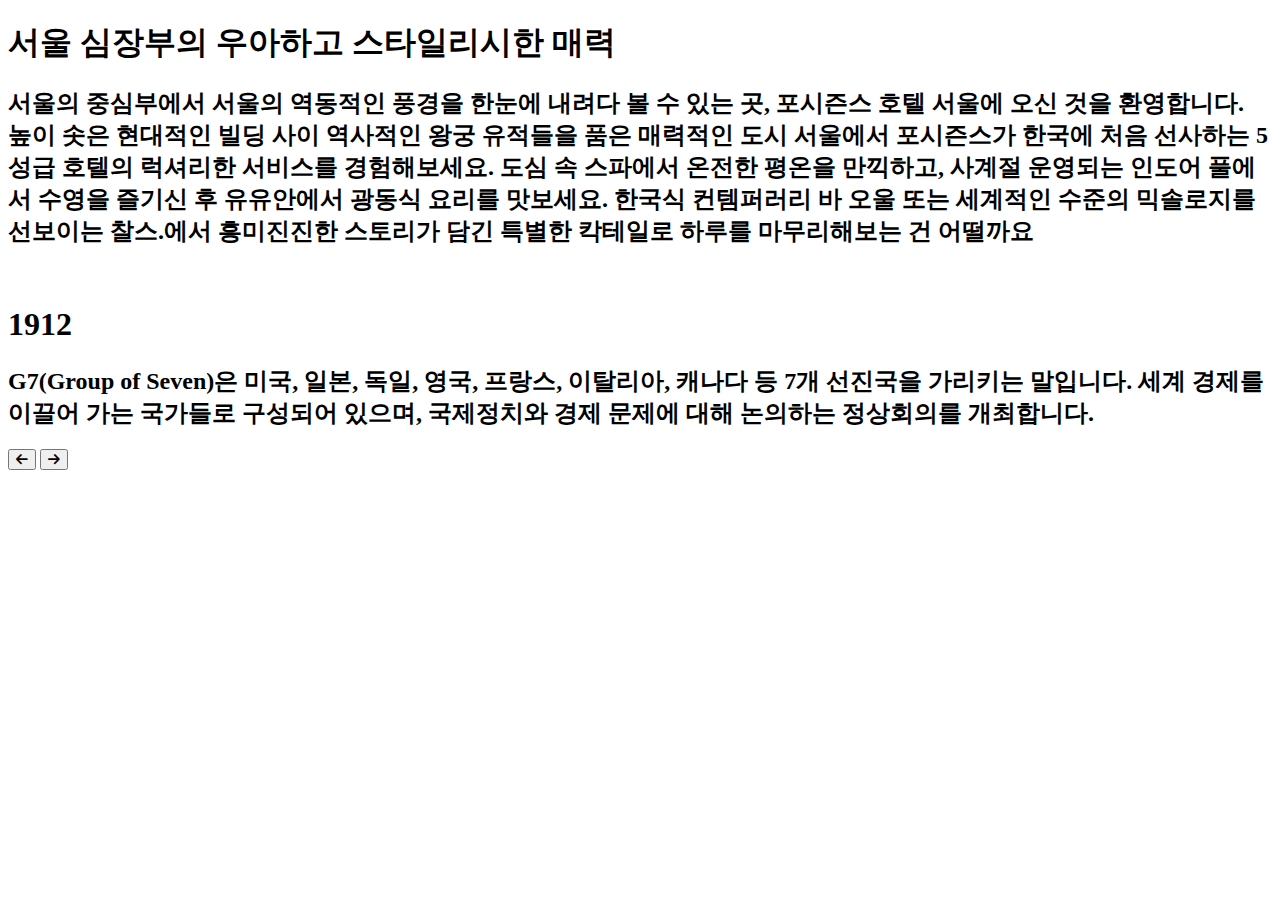
==== index.html @ e9fc0a5c "header-footer-commit" ====
<!DOCTYPE html>
<html lang="en">
  <head>
    <meta charset="UTF-8" />
    <meta
      name="viewport"
      content="width=device-width, initial-scale=1.0, user-scalable=no"
    />
    <title>header</title>
    <!--Font Awsome Link 6.7.2vr assetType All https://fontawesome.com/v6/search?o=r&m=free -->
    <link
      rel="stylesheet"
      href="https://cdnjs.cloudflare.com/ajax/libs/font-awesome/6.7.2/css/all.min.css"
      integrity="sha512-Evv84Mr4kqVGRNSgIGL/F/aIDqQb7xQ2vcrdIwxfjThSH8CSR7PBEakCr51Ck+w+/U6swU2Im1vVX0SVk9ABhg=="
      crossorigin="anonymous"
      referrerpolicy="no-referrer"
    />
    <link rel="preconnect" href="https://fonts.googleapis.com" />
    <link rel="preconnect" href="https://fonts.gstatic.com" crossorigin />
    <link
      href="https://fonts.googleapis.com/css2?family=Song+Myung&display=swap"
      rel="stylesheet"
    />
    <link rel="stylesheet" href="css/style.css" />

    <script src="/js/jquery-3.7.1.min.js"></script>
  </head>
  <body>
    <!--헤더 유준-->
    <header></header>

    <!--비주얼 경주-->
    <div class="visual"></div>

    <!---컨테이너-->
    <div class="container">
      <!--경록-->
      <div class="con1">
        <h1>서울 심장부의 우아하고 스타일리시한 매력</h1>
        <h2>
          서울의 중심부에서 서울의 역동적인 풍경을 한눈에 내려다 볼 수 있는 곳,
          포시즌스 호텔 서울에 오신 것을 환영합니다. 높이 솟은 현대적인 빌딩
          사이 역사적인 왕궁 유적들을 품은 매력적인 도시 서울에서 포시즌스가
          한국에 처음 선사하는 5성급 호텔의 럭셔리한 서비스를 경험해보세요. 도심
          속 스파에서 온전한 평온을 만끽하고, 사계절 운영되는 인도어 풀에서
          수영을 즐기신 후 유유안에서 광동식 요리를 맛보세요. 한국식 컨템퍼러리
          바 오울 또는 세계적인 수준의 믹솔로지를 선보이는 찰스.에서 흥미진진한
          스토리가 담긴 특별한 칵테일로 하루를 마무리해보는 건 어떨까요
        </h2>
        <div class="scroll_1">
          <img src="img/con1_1.png" alt="" class="con1_1" />
          <img src="img/con1_2.png" alt="" class="con1_2" />
          <img src="img/con1_3.png" alt="" class="con1_3" />
        </div>
      </div>
      <!--현정-->
      <div class="con2"></div>
      <!--현정-->
      <div class="con3"></div>
      <!--경주-->
      <div class="con4"></div>
      <!--경록-->
      <div class="con5">
        <div class="container_5_Left">
          <h1>1912</h1>
          <h2>
            G7(Group of Seven)은 미국, 일본, 독일, 영국, 프랑스, 이탈리아,
            캐나다 등 7개 선진국을 가리키는 말입니다. 세계 경제를 이끌어 가는
            국가들로 구성되어 있으며, 국제정치와 경제 문제에 대해 논의하는
            정상회의를 개최합니다. 
          </h2>
          <div>
            <button class="con5_Left_button">
              <i class="fa-solid fa-arrow-left"></i>
            </button>
            <button class="con5_Right_button">
              <i class="fa-solid fa-arrow-right"></i>
            </button>
          </div>
        </div>
        <div class="container_5_Right">
          <img src="/img/con5_1.jpeg" alt="" class="con5_1" />
          <img src="/img/con5_2.png" alt="" class="con5_2" />
          <img src="/img/con5_3.png" alt="" class="con5_3" />
          <img src="/img/con5_4.png" alt="" class="con5_4" />
          <img src="/img/con5_5.jpg" alt="" class="con5_5" />
          <img src="/img/con5_6.jpg" alt="" class="con5_6" />
        </div>
      </div>
    </div>

    <!--푸터 유준-->
    <footer></footer>

    <!--jquery 관련 작성-->
    <script src="/js/javascript.js"></script>
  </body>
</html>
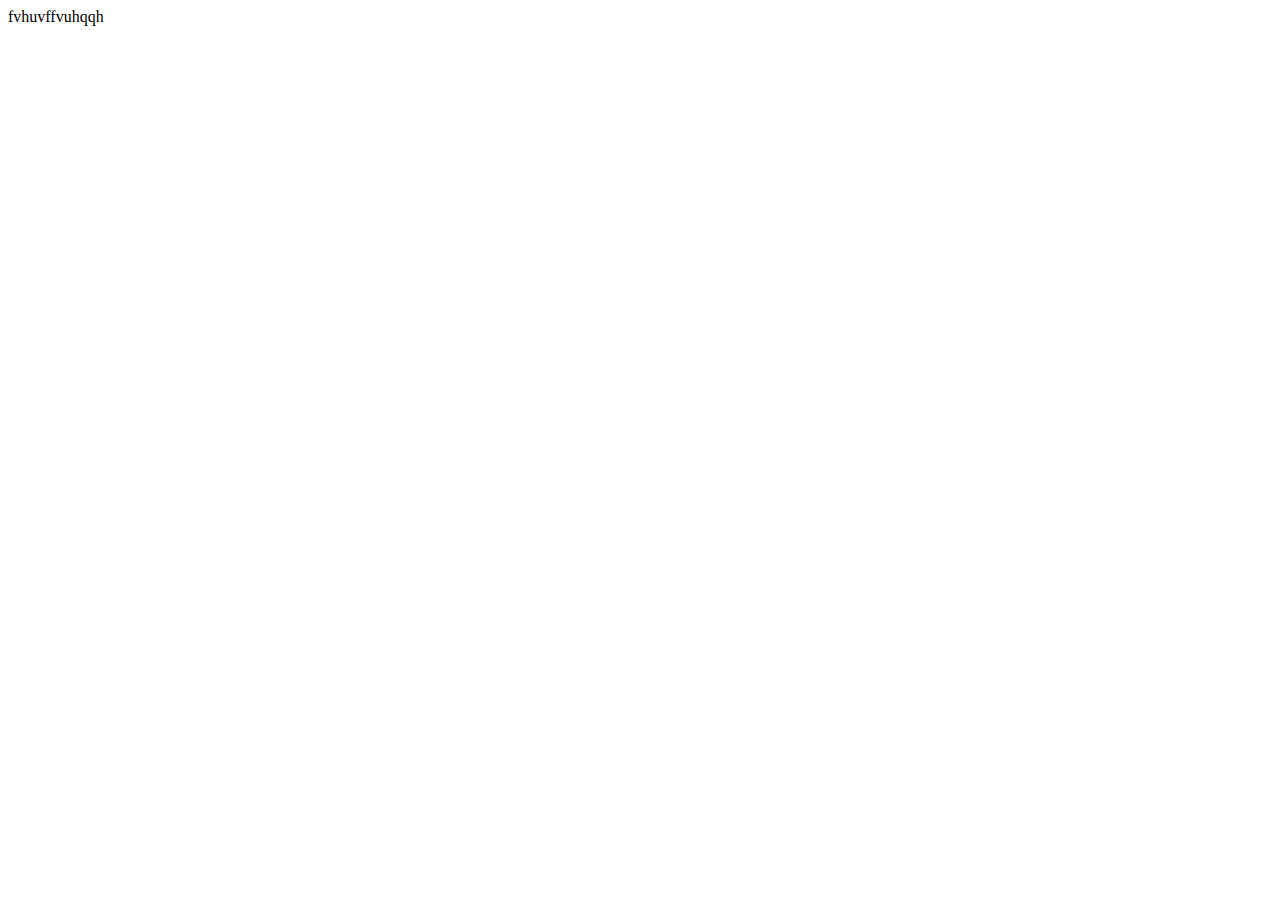
==== commit 6daf31c0: "gh" ====
--- a/index.html
+++ b/index.html
@@ -1,13 +1,12 @@
 <!DOCTYPE html>
-<html lang="en">
+<html lang="ko">
   <head>
     <meta charset="UTF-8" />
-    <meta
-      name="viewport"
-      content="width=device-width, initial-scale=1.0, user-scalable=no"
-    />
-    <title>header</title>
+    <meta name="viewport" content="width=device-width, initial-scale=1.0" />
+    <title>Flex Hotel</title>
+
     <!--Font Awsome Link 6.7.2vr assetType All https://fontawesome.com/v6/search?o=r&m=free -->
+
     <link
       rel="stylesheet"
       href="https://cdnjs.cloudflare.com/ajax/libs/font-awesome/6.7.2/css/all.min.css"
@@ -15,84 +14,21 @@
       crossorigin="anonymous"
       referrerpolicy="no-referrer"
     />
+
     <link rel="preconnect" href="https://fonts.googleapis.com" />
+
     <link rel="preconnect" href="https://fonts.gstatic.com" crossorigin />
+
     <link
       href="https://fonts.googleapis.com/css2?family=Song+Myung&display=swap"
       rel="stylesheet"
     />
-    <link rel="stylesheet" href="css/style.css" />
 
+    <link rel="stylesheet" href="/css/style.css" />
     <script src="/js/jquery-3.7.1.min.js"></script>
+    <script src="/js/javascript.js"></script>
   </head>
   <body>
-    <!--헤더 유준-->
-    <header></header>
-
-    <!--비주얼 경주-->
-    <div class="visual"></div>
-
-    <!---컨테이너-->
-    <div class="container">
-      <!--경록-->
-      <div class="con1">
-        <h1>서울 심장부의 우아하고 스타일리시한 매력</h1>
-        <h2>
-          서울의 중심부에서 서울의 역동적인 풍경을 한눈에 내려다 볼 수 있는 곳,
-          포시즌스 호텔 서울에 오신 것을 환영합니다. 높이 솟은 현대적인 빌딩
-          사이 역사적인 왕궁 유적들을 품은 매력적인 도시 서울에서 포시즌스가
-          한국에 처음 선사하는 5성급 호텔의 럭셔리한 서비스를 경험해보세요. 도심
-          속 스파에서 온전한 평온을 만끽하고, 사계절 운영되는 인도어 풀에서
-          수영을 즐기신 후 유유안에서 광동식 요리를 맛보세요. 한국식 컨템퍼러리
-          바 오울 또는 세계적인 수준의 믹솔로지를 선보이는 찰스.에서 흥미진진한
-          스토리가 담긴 특별한 칵테일로 하루를 마무리해보는 건 어떨까요
-        </h2>
-        <div class="scroll_1">
-          <img src="img/con1_1.png" alt="" class="con1_1" />
-          <img src="img/con1_2.png" alt="" class="con1_2" />
-          <img src="img/con1_3.png" alt="" class="con1_3" />
-        </div>
-      </div>
-      <!--현정-->
-      <div class="con2"></div>
-      <!--현정-->
-      <div class="con3"></div>
-      <!--경주-->
-      <div class="con4"></div>
-      <!--경록-->
-      <div class="con5">
-        <div class="container_5_Left">
-          <h1>1912</h1>
-          <h2>
-            G7(Group of Seven)은 미국, 일본, 독일, 영국, 프랑스, 이탈리아,
-            캐나다 등 7개 선진국을 가리키는 말입니다. 세계 경제를 이끌어 가는
-            국가들로 구성되어 있으며, 국제정치와 경제 문제에 대해 논의하는
-            정상회의를 개최합니다. 
-          </h2>
-          <div>
-            <button class="con5_Left_button">
-              <i class="fa-solid fa-arrow-left"></i>
-            </button>
-            <button class="con5_Right_button">
-              <i class="fa-solid fa-arrow-right"></i>
-            </button>
-          </div>
-        </div>
-        <div class="container_5_Right">
-          <img src="/img/con5_1.jpeg" alt="" class="con5_1" />
-          <img src="/img/con5_2.png" alt="" class="con5_2" />
-          <img src="/img/con5_3.png" alt="" class="con5_3" />
-          <img src="/img/con5_4.png" alt="" class="con5_4" />
-          <img src="/img/con5_5.jpg" alt="" class="con5_5" />
-          <img src="/img/con5_6.jpg" alt="" class="con5_6" />
-        </div>
-      </div>
-    </div>
-
-    <!--푸터 유준-->
-    <footer></footer>
-
-    <!--jquery 관련 작성-->
-    <script src="/js/javascript.js"></script>
+    fvhuvffvuhqqh
   </body>
 </html>
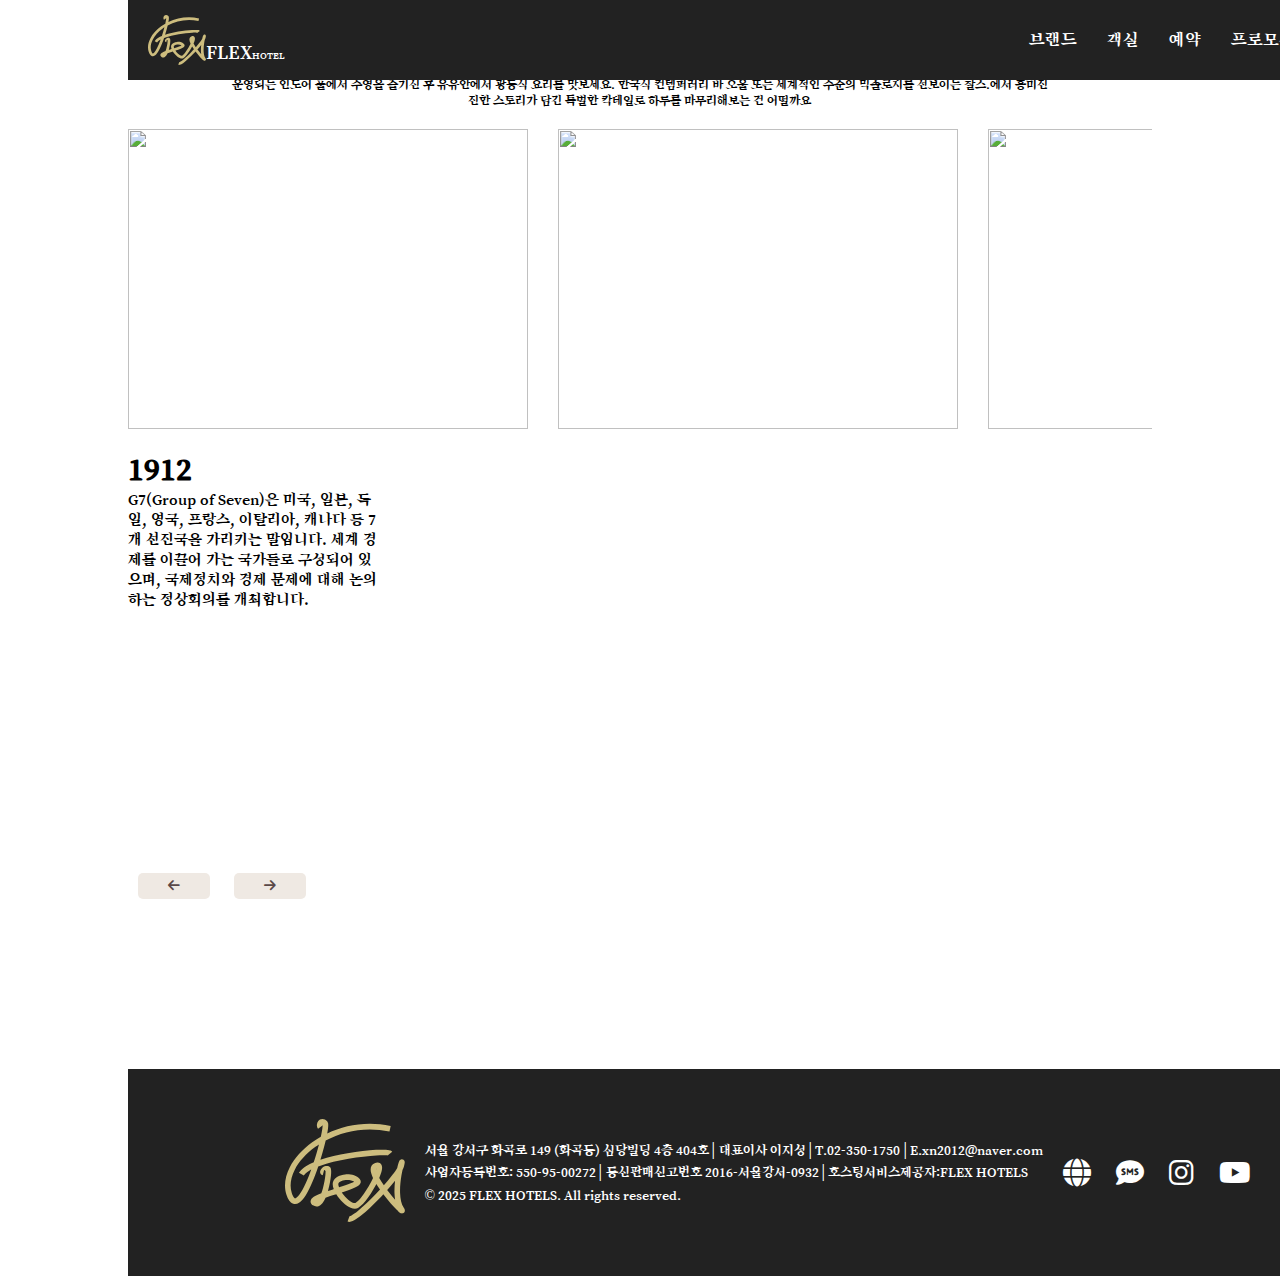
==== commit 969f8348: "header-footer" ====
--- a/index.html
+++ b/index.html
@@ -1,12 +1,13 @@
 <!DOCTYPE html>
-<html lang="ko">
+<html lang="en">
   <head>
     <meta charset="UTF-8" />
-    <meta name="viewport" content="width=device-width, initial-scale=1.0" />
-    <title>Flex Hotel</title>
-
+    <meta
+      name="viewport"
+      content="width=device-width, initial-scale=1.0, user-scalable=no"
+    />
+    <title>header</title>
     <!--Font Awsome Link 6.7.2vr assetType All https://fontawesome.com/v6/search?o=r&m=free -->
-
     <link
       rel="stylesheet"
       href="https://cdnjs.cloudflare.com/ajax/libs/font-awesome/6.7.2/css/all.min.css"
@@ -14,21 +15,125 @@
       crossorigin="anonymous"
       referrerpolicy="no-referrer"
     />
-
     <link rel="preconnect" href="https://fonts.googleapis.com" />
-
     <link rel="preconnect" href="https://fonts.gstatic.com" crossorigin />
-
     <link
       href="https://fonts.googleapis.com/css2?family=Song+Myung&display=swap"
       rel="stylesheet"
     />
+    <link rel="stylesheet" href="css/krstyle.css" />
+    <link rel="stylesheet" href="/css/header-footer.css" />
+    <script src="/js/jquery-3.7.1.min.js"></script>
+    <script src="/js/krjavascript.js"></script>
+    <script src="/js/header-footer.js"></script>
+  </head>
+  <body class="index_body">
+    <!--헤더 유준-->
+    <header>
+      <a href="index.html" class="logo">
+        <img src="/img/logo.svg" alt="FLEX HOTEL" />
+        <p><span>FLEX</span>HOTEL</p>
+      </a>
+      <nav class="nav-menu">
+        <ul>
+          <li><a href="#">브랜드</a></li>
+          <li><a href="#">객실</a></li>
+          <li><a href="#">예약</a></li>
+          <li><a href="#">프로모션</a></li>
+          <li><a href="#">다이닝</a></li>
+        </ul>
+      </nav>
+      <button class="menu-btn">
+        <i class="fa-solid fa-bars"></i>
+      </button>
+    </header>
 
-    <link rel="stylesheet" href="/css/style.css" />
-    <script src="/js/jquery-3.7.1.min.js"></script>
-    <script src="/js/javascript.js"></script>
-  </head>
-  <body>
-    fvhuvffvuhqqh
+    <!--비주얼 경주-->
+    <div class="visual"></div>
+
+    <!---컨테이너-->
+    <div class="container">
+      <!--경록-->
+      <div class="krcon1">
+        <h1>서울 심장부의 우아하고 스타일리시한 매력</h1>
+        <h2>
+          서울의 중심부에서 서울의 역동적인 풍경을 한눈에 내려다 볼 수 있는 곳,
+          포시즌스 호텔 서울에 오신 것을 환영합니다. 높이 솟은 현대적인 빌딩
+          사이 역사적인 왕궁 유적들을 품은 매력적인 도시 서울에서 포시즌스가
+          한국에 처음 선사하는 5성급 호텔의 럭셔리한 서비스를 경험해보세요. 도심
+          속 스파에서 온전한 평온을 만끽하고, 사계절 운영되는 인도어 풀에서
+          수영을 즐기신 후 유유안에서 광동식 요리를 맛보세요. 한국식 컨템퍼러리
+          바 오울 또는 세계적인 수준의 믹솔로지를 선보이는 찰스.에서 흥미진진한
+          스토리가 담긴 특별한 칵테일로 하루를 마무리해보는 건 어떨까요
+        </h2>
+        <div class="scroll_1">
+          <img src="img/con1_1.png" alt="" class="con1_1" />
+          <img src="img/con1_2.png" alt="" class="con1_2" />
+          <img src="img/con1_3.png" alt="" class="con1_3" />
+        </div>
+      </div>
+      <!--현정-->
+      <div class="con2"></div>
+      <!--현정-->
+      <div class="con3"></div>
+      <!--경주-->
+      <div class="con4"></div>
+      <!--경록-->
+      <div class="krcon5">
+        <div class="container_5_Left">
+          <h1>1912</h1>
+          <h2>
+            G7(Group of Seven)은 미국, 일본, 독일, 영국, 프랑스, 이탈리아,
+            캐나다 등 7개 선진국을 가리키는 말입니다. 세계 경제를 이끌어 가는
+            국가들로 구성되어 있으며, 국제정치와 경제 문제에 대해 논의하는
+            정상회의를 개최합니다. 
+          </h2>
+          <div>
+            <button class="con5_Left_button">
+              <i class="fa-solid fa-arrow-left"></i>
+            </button>
+            <button class="con5_Right_button">
+              <i class="fa-solid fa-arrow-right"></i>
+            </button>
+          </div>
+        </div>
+        <div class="container_5_Right">
+          <img src="/img/con5_1.jpeg" alt="" class="con5_1" />
+          <img src="/img/con5_2.png" alt="" class="con5_2" />
+          <img src="/img/con5_3.png" alt="" class="con5_3" />
+          <img src="/img/con5_4.png" alt="" class="con5_4" />
+          <img src="/img/con5_5.jpg" alt="" class="con5_5" />
+          <img src="/img/con5_6.jpg" alt="" class="con5_6" />
+        </div>
+      </div>
+    </div>
+
+    <!--푸터 유준-->
+    <footer>
+      <div class="footer-container">
+        <div class="footer-logo">
+          <img src="/img/logo.svg" alt="FLEX HOTEL" />
+        </div>
+        <div class="footer-info">
+          <p>
+            서울 강서구 화곡로 149 (화곡동) 심당빌딩 4층 404호│대표이사
+            이지성│T.02-350-1750│E.xn2012@naver.com
+          </p>
+          <p>
+            사업자등록번호: 550-95-00272│통신판매신고번호
+            2016-서울강서-0932│호스팅서비스제공자:FLEX HOTELS
+          </p>
+          <p>&copy; 2025 FLEX HOTELS. All rights reserved.</p>
+        </div>
+        <div class="footer-icons">
+          <a href="#" class="fa-solid fa-globe"></a>
+          <a href="#" class="fa-solid fa-comment-sms"></a>
+          <a href="#" class="fa-brands fa-instagram"></a>
+          <a href="#" class="fa-brands fa-youtube"></a>
+        </div>
+      </div>
+    </footer>
+
+    <!--jquery 관련 작성-->
   </body>
 </html>
--- a/css/krstyle.css
+++ b/css/krstyle.css
@@ -0,0 +1,493 @@
+* {
+  margin: 0px;
+  padding: 0px;
+}
+ul {
+  list-style: none;
+}
+a {
+  text-decoration: none;
+}
+.index_body {
+  width: 80%;
+  margin-inline: 10%;
+}
+
+body {
+  font-family: "Song Myung", serif;
+}
+button {
+  font-family: "Song Myung", serif;
+}
+.visual {
+  width: 100%;
+  position: relative;
+}
+.visual img {
+  width: 100%;
+  box-shadow: 0px 3px 12px;
+}
+.visual P {
+  position: absolute;
+  top: 70%;
+  left: 10%;
+  font-size: 36px;
+  font-weight: 900;
+  color: #efe9e3;
+}
+.visual span {
+  font-family: "Song Myung", serif;
+  font-size: 16px;
+  font-weight: 500;
+}
+
+.krcon1 {
+  text-align: center;
+  width: 100%;
+}
+.dining_con1 .dining_location {
+  display: flex;
+}
+.dining_con1 .dining_location p {
+  margin-left: 30px;
+  color: #a99e7c;
+}
+.dining_con1 .dining_location span {
+  color: black;
+  margin-left: 10px;
+}
+.dining_con1 .dining_location .location {
+  border-right: #5a4848 1px solid;
+  padding-right: 30px;
+}
+
+.dining_container {
+  position: relative;
+  padding-bottom: 80%;
+}
+
+.dining_con1 .the_flex img {
+  position: absolute;
+  width: 100%;
+}
+
+.dining_con1 .the_flex h1 {
+  margin-block: 30px;
+}
+.dining_con1 .the_flex h2 {
+  margin-block: 20px;
+}
+.dining_con1 {
+  width: 80%;
+  margin-inline: 10%;
+}
+.dining_con1 ul {
+  display: flex;
+  justify-content: space-around;
+  margin-inline: 10%;
+  margin-block: 40px;
+}
+.dining_con1 li {
+  position: relative;
+  overflow: hidden;
+}
+
+.dining_con1 .btnslider {
+  position: absolute;
+  left: -835px;
+  top: 20px;
+  /* transform: translate(673px, -60px);
+  transition: 3s; */
+}
+.dining_con1 h6 {
+  position: absolute;
+  z-index: 60;
+  top: 52px;
+  left: 10px;
+  font-size: 26px;
+  color: #efe9e3;
+}
+.dining_con1 button {
+  padding-inline: 50px;
+  padding-block: 20px;
+  background: white;
+  border: #5a4848 1px solid;
+}
+.dining_visual .con5_2,
+.dining_visual .con5_3,
+.dining_visual .con5_4 {
+  display: none;
+}
+.dining_visual {
+  background-image: url(../img/dining_bg.png);
+  background-position: center;
+  background-repeat: no-repeat;
+  background-size: cover;
+  margin-block: 30px;
+}
+.dining_visual h1 {
+  text-wrap: wrap;
+}
+.dining_visual i {
+  padding-inline: 3vw;
+  padding-block: 3vh;
+  background-color: #5a4848c2;
+}
+
+.dining_visual ul {
+  display: flex;
+  gap: 30px;
+  height: 80%;
+  justify-content: space-between;
+  align-items: center;
+}
+.dining_visual img {
+  width: 100%;
+  height: 368px;
+  border-radius: 0px 30px;
+}
+.dining_visual li {
+  width: calc(100% / 3 -50px);
+  display: list-item;
+  text-align: center;
+  margin-top: 20px;
+}
+.dining_visual button {
+  position: relative;
+  bottom: 20px;
+  padding-block: 10px;
+  padding-inline: 10px;
+}
+
+.brand_con1 {
+  width: 100%;
+  text-align: center;
+  background-color: #efe9e3;
+  padding-block: 50px;
+  padding-inline: 30px;
+  box-sizing: border-box;
+  color: #5a4848;
+}
+
+.brand_con1 button {
+  padding-block: 2vh;
+  padding-inline: 3vw;
+  font-size: 50px;
+  background-color: #5a4848;
+  color: #efe9e3;
+  border: none;
+}
+.brand_con1 h1 {
+  font-size: 50px;
+}
+.brand_con1 h2 {
+  font-size: 30px;
+  margin-block: 100px;
+  width: 80%;
+  margin-inline: 10%;
+  font-weight: 500;
+}
+.masterCheif {
+  width: 5000px;
+}
+.brand_con1 div {
+  display: flex;
+  align-items: center;
+  margin-block: 10%;
+}
+.brand_con1 div p {
+  width: 90%;
+  margin-inline: 10%;
+  display: grid;
+  font-size: 32px;
+}
+.brand_con1 div p i {
+  font-size: 30px;
+  margin-block: 10px;
+}
+
+.brand_con2 {
+  display: grid;
+  position: relative;
+  text-align: center;
+  justify-items: center;
+  width: 80%;
+  margin-inline: 10%;
+}
+.brand_con2 button {
+  padding-block: 2vh;
+  padding-inline: 3vw;
+  font-size: 50px;
+  background-color: #5a4848;
+  color: #efe9e3;
+  border: none;
+  margin-block: 10vh;
+}
+.brand_con2 h1 {
+  font-size: 40px;
+}
+.brand_con2 h2 {
+  font-size: 30px;
+}
+.brand_con2 div {
+  width: 80%;
+  text-align: left;
+  display: flex;
+  justify-content: space-between;
+  color: #efe9e3;
+}
+.brand_con2 #fa-angle-left {
+  font-size: 10vw;
+  margin-top: 30%;
+  z-index: 10;
+}
+.brand_con2 #fa-angle-right {
+  font-size: 10vw;
+  margin-top: 30%;
+  z-index: 10;
+}
+.brand_con2 img {
+  display: none;
+}
+.brand_con2 .con5_1 {
+  display: block;
+}
+.brand_con2 div img {
+  width: 80%;
+  position: absolute;
+}
+.brand_con3 {
+  position: relative;
+  width: 80%;
+  padding-inline: 10%;
+  margin-top: 20%;
+  padding-block: 10%;
+  background-color: #efe9e3;
+}
+.brand_con3 div {
+  align-items: center;
+  display: flex;
+  font-size: 30px;
+  justify-content: space-between;
+}
+.brand_con3 h1 {
+  text-align: center;
+  font-size: 20px;
+}
+.brand_con3 p {
+  justify-items: center;
+  text-align: center;
+  display: grid;
+}
+.brand_con3 i {
+  margin-block: 10px;
+}
+.krcon1 h1 {
+  font-size: 20px;
+  margin-inline: 10%;
+}
+.krcon1 h2 {
+  font-size: 13px;
+  margin-block: 20px;
+  width: 80%;
+  margin-inline: 10%;
+  font-weight: 500;
+}
+.scroll_1 {
+  display: flex;
+  flex-wrap: nowrap;
+  gap: 30px;
+  overflow: hidden;
+  justify-content: space-around;
+}
+.krcon1 img {
+  width: 400px;
+  height: 300px;
+}
+.krcon5 {
+  position: relative;
+  display: flex;
+  margin-block: 20px;
+  justify-content: space-between;
+}
+.krcon5 h2 {
+  font-size: 16px;
+  font-weight: 500;
+}
+.krcon5 .container_5_Left {
+  width: 20vw;
+}
+.krcon5 .container_5_Right {
+  width: 600px;
+  height: 600px;
+}
+.krcon5 .container_5_Right img {
+  position: absolute;
+  right: 0%;
+  display: none;
+  width: 550px;
+}
+.krcon5 .container_5_Right .con5_1 {
+  display: block;
+}
+.container_5_Left div {
+  position: absolute;
+  bottom: 150px;
+  z-index: 20;
+}
+.container_5_Left button {
+  padding-inline: 30px;
+  padding-block: 5px;
+  margin-inline: 10px;
+  border: none;
+  border-radius: 5px;
+  background-color: #efe9e3;
+  color: #5a4848;
+}
+.details {
+  width: 80%;
+  margin: 10%;
+  display: flex;
+  justify-content: space-around;
+  overflow: hidden;
+}
+.details h1 {
+  margin-right: 18vw;
+  margin-bottom: 5vh;
+}
+.details div {
+  display: flex;
+  gap: 5vw;
+}
+.details ul {
+  width: calc(100% / 2 - 2.1vw);
+  list-style: circle;
+}
+.details .ipsumLeft {
+  width: 30vw;
+  margin-top: 10vh;
+}
+.introDuction {
+  display: flex;
+  width: 80%;
+  margin-inline: 10%;
+}
+.introDuction .ipsumRight {
+  margin-right: 5vw;
+  display: block;
+  width: 500px;
+}
+.introDuction h1 {
+  margin-bottom: 5vh;
+  font-size: 20px;
+}
+.introDuction ul {
+  list-style: circle;
+}
+.introDuction li {
+  margin-bottom: 3vh;
+}
+@media (max-width: 1220px) and (min-width: 600px) {
+  .scroll_1 {
+    display: grid;
+  }
+  .krcon5 {
+    display: grid;
+    justify-content: center;
+  }
+  .krcon5 .container_5_Left {
+    text-align: center;
+    width: 100%;
+  }
+  .krcon5 .container_5_Right {
+    width: 100%;
+  }
+  .krcon5 .container_5_Right img {
+    right: 0px;
+    width: 100%;
+  }
+  .krcon5 .container_5_Left div {
+    top: 50%;
+    right: 20%;
+    transform: translate(50%, 50%);
+    transition: 1s;
+  }
+  .brand_con1 {
+    padding-inline: 5%;
+  }
+  .brand_con1 div {
+    display: grid;
+  }
+  .brand_con1 div p {
+    margin: 5%;
+  }
+  .brand_con1 img {
+    width: 100%;
+  }
+  .brand_con3 div {
+    display: grid;
+    justify-content: center;
+    width: 100%;
+    margin-block: 80px;
+  }
+  .brand_con3 h1 {
+    margin-block: 50px;
+    width: 100%;
+  }
+
+  .brand_con3 img {
+    width: 100%;
+  }
+}
+@media (max-width: 600px) {
+  .scroll_1 {
+    display: grid;
+  }
+  .krcon5 {
+    display: grid;
+    justify-content: center;
+  }
+  .krcon5 .container_5_Left div {
+    top: 45%;
+    right: 20%;
+    transform: translate(40%, -80%);
+    transition: 1s;
+  }
+  .krcon5 .container_5_Left {
+    width: 100%;
+    text-align: center;
+  }
+  .krcon5 .container_5_Right {
+    width: 100%;
+  }
+  .krcon5 .container_5_Right img {
+    right: 0px;
+    width: 100%;
+  }
+  .brand_con1 {
+    padding-inline: 5%;
+  }
+  .brand_con1 div {
+    display: grid;
+  }
+  .brand_con1 div p {
+    margin: 5%;
+  }
+  .brand_con1 img {
+    width: 100%;
+  }
+  .brand_con3 div {
+    display: grid;
+    justify-content: center;
+    width: 100%;
+    margin-block: 80px;
+  }
+  .brand_con3 h1 {
+    margin-block: 50px;
+    width: 100%;
+  }
+
+  .brand_con3 img {
+    width: 100%;
+  }
+}
--- a/css/header-footer.css
+++ b/css/header-footer.css
@@ -0,0 +1,142 @@
+* {
+  margin: 0px;
+  padding: 0px;
+  box-sizing: border-box;
+}
+body {
+  font-family: "Song Myung", serif;
+}
+/* header stylesheet */
+header {
+  width: 100%;
+  display: flex;
+  align-items: center;
+  justify-content: space-between;
+  background-color: #222;
+  padding: 15px 20px;
+  position: fixed;
+  z-index: 100;
+}
+header p span {
+  font-size: 20px;
+  text-decoration: none;
+  color: #fff;
+}
+header p {
+  font-size: 10px;
+  text-decoration: none;
+  color: #fff;
+}
+.logo img {
+  height: 50px;
+}
+.logo {
+  display: flex;
+  align-items: end;
+}
+.nav-menu ul {
+  display: flex;
+  list-style: none;
+}
+.nav-menu ul li {
+  margin: 0 15px;
+}
+
+.nav-menu ul li a {
+  color: #fff;
+  text-decoration: none;
+  font-size: 18px;
+}
+.nav-menu ul li a:hover {
+  text-decoration: underline;
+}
+.menu-btn {
+  display: none;
+  font-size: 24px;
+  background: none;
+  color: #fff;
+  cursor: pointer;
+  border: none;
+  outline: none;
+}
+.menu-btn i {
+  font-size: 28px;
+}
+@media (max-width: 768px) {
+  .nav-menu {
+    display: none;
+    position: absolute;
+    top: 70px;
+    right: 0;
+    background: #222;
+    width: 100%;
+    text-align: center;
+    padding: 10px 0;
+  }
+  .nav-menu ul {
+    flex-direction: column;
+  }
+  .nav-menu ul li {
+    margin: 10px 0;
+  }
+  .menu-btn {
+    display: block;
+  }
+}
+/* footer stylesheet */
+footer {
+  background-color: #222;
+  color: #fff;
+  padding: 50px 0;
+  position: relative;
+  left: 0px;
+  width: 100vw;
+  display: flex;
+  align-items: center;
+  justify-content: space-between;
+  background-color: #222;
+  text-align: center;
+  font-size: 14px;
+  overflow-x: hidden;
+}
+.footer-container {
+  display: flex;
+  flex-direction: column;
+  align-items: center;
+  gap: 20px;
+}
+.footer-logo img {
+  width: 120px;
+}
+.footer-info {
+  max-width: 800px;
+  text-align: center;
+  line-height: 1.6;
+}
+.footer-icons {
+  display: flex;
+  gap: 25px;
+  align-items: center;
+}
+.footer-icons a {
+  color: #fff;
+  font-size: 28px;
+  text-decoration: none;
+  transition: color 0.3s ease;
+}
+.footer-icons a:hover {
+  color: #aaa;
+}
+@media (min-width: 768px) {
+  .footer-container {
+    flex-direction: row;
+    justify-content: space-between;
+    align-items: center;
+    max-width: 1100px;
+    margin: 0 auto;
+    padding: 0 20px;
+  }
+  .footer-info {
+    text-align: left;
+  }
+}
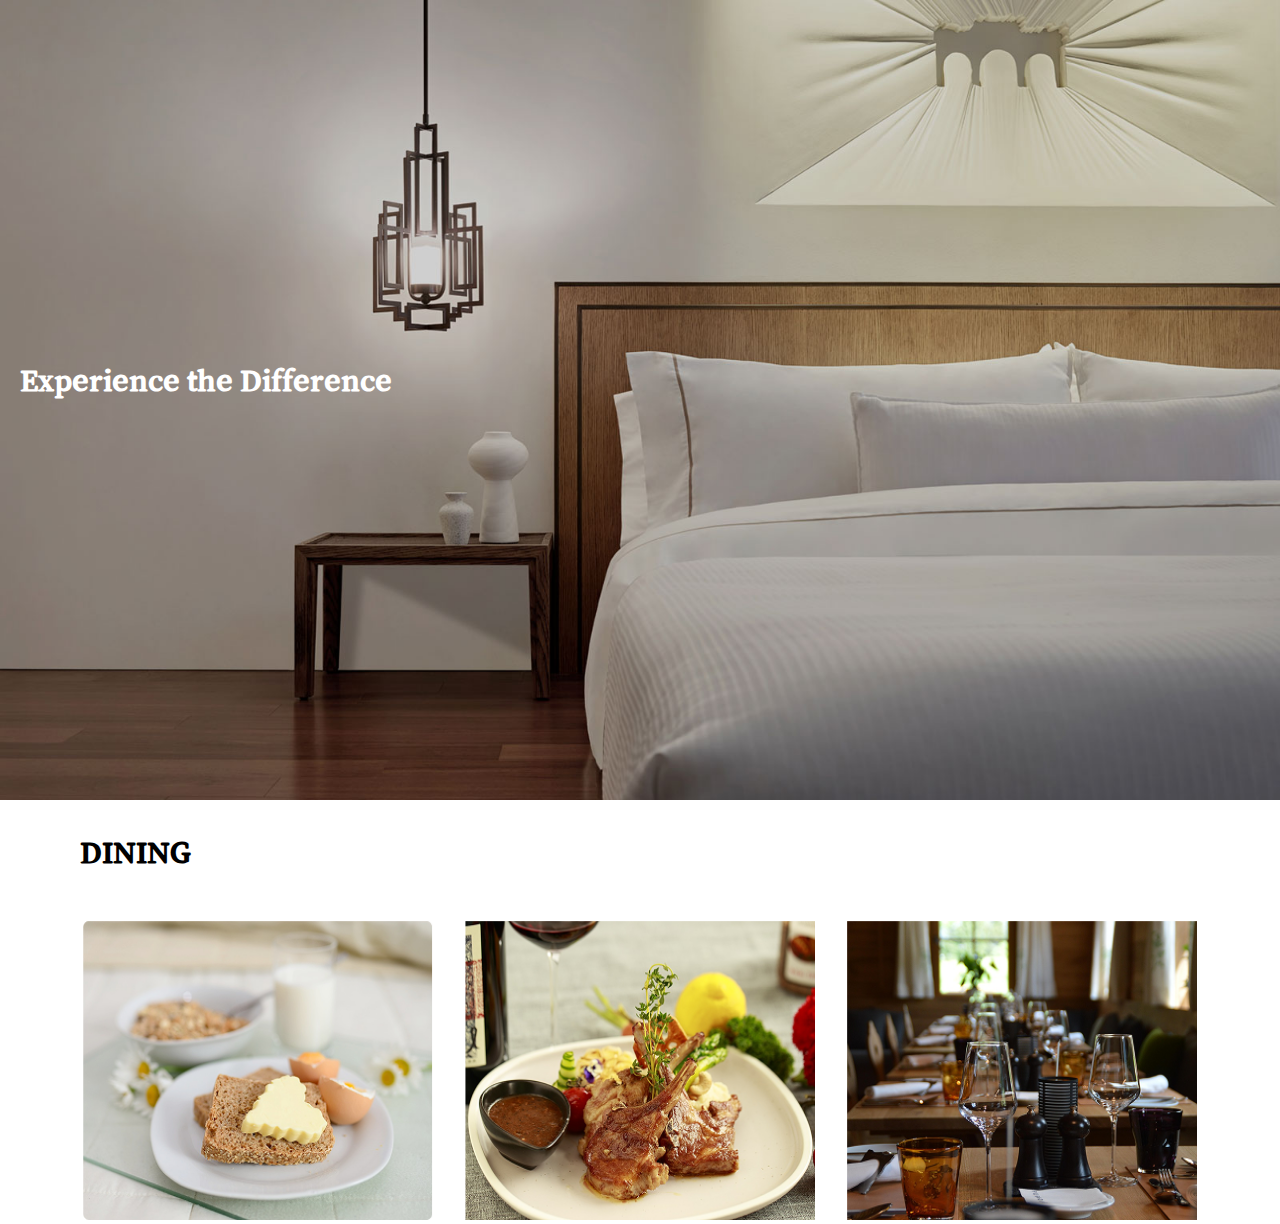
==== commit b14310ed: "Merge pull request #12 from Gisne4/5-create-reservation" ====
--- a/index.html
+++ b/index.html
@@ -1,139 +1,84 @@
 <!DOCTYPE html>
-<html lang="en">
-  <head>
-    <meta charset="UTF-8" />
-    <meta
-      name="viewport"
-      content="width=device-width, initial-scale=1.0, user-scalable=no"
-    />
-    <title>header</title>
-    <!--Font Awsome Link 6.7.2vr assetType All https://fontawesome.com/v6/search?o=r&m=free -->
-    <link
-      rel="stylesheet"
-      href="https://cdnjs.cloudflare.com/ajax/libs/font-awesome/6.7.2/css/all.min.css"
-      integrity="sha512-Evv84Mr4kqVGRNSgIGL/F/aIDqQb7xQ2vcrdIwxfjThSH8CSR7PBEakCr51Ck+w+/U6swU2Im1vVX0SVk9ABhg=="
-      crossorigin="anonymous"
-      referrerpolicy="no-referrer"
-    />
+<html lang="ko">
+<head>
+    <meta charset="UTF-8">
+    <meta name="viewport" content="width=device-width, initial-scale=1.0">
+    <title>flexhotel</title>
     <link rel="preconnect" href="https://fonts.googleapis.com" />
     <link rel="preconnect" href="https://fonts.gstatic.com" crossorigin />
     <link
       href="https://fonts.googleapis.com/css2?family=Song+Myung&display=swap"
       rel="stylesheet"
     />
-    <link rel="stylesheet" href="css/krstyle.css" />
-    <link rel="stylesheet" href="/css/header-footer.css" />
-    <script src="/js/jquery-3.7.1.min.js"></script>
-    <script src="/js/krjavascript.js"></script>
-    <script src="/js/header-footer.js"></script>
-  </head>
-  <body class="index_body">
-    <!--헤더 유준-->
-    <header>
-      <a href="index.html" class="logo">
-        <img src="/img/logo.svg" alt="FLEX HOTEL" />
-        <p><span>FLEX</span>HOTEL</p>
-      </a>
-      <nav class="nav-menu">
-        <ul>
-          <li><a href="#">브랜드</a></li>
-          <li><a href="#">객실</a></li>
-          <li><a href="#">예약</a></li>
-          <li><a href="#">프로모션</a></li>
-          <li><a href="#">다이닝</a></li>
-        </ul>
-      </nav>
-      <button class="menu-btn">
-        <i class="fa-solid fa-bars"></i>
-      </button>
-    </header>
 
-    <!--비주얼 경주-->
-    <div class="visual"></div>
+    <link rel="stylesheet" href="css/style1.css">
+    <script src="js/jquery-3.7.1.min.js"></script>
 
-    <!---컨테이너-->
-    <div class="container">
-      <!--경록-->
-      <div class="krcon1">
-        <h1>서울 심장부의 우아하고 스타일리시한 매력</h1>
-        <h2>
-          서울의 중심부에서 서울의 역동적인 풍경을 한눈에 내려다 볼 수 있는 곳,
-          포시즌스 호텔 서울에 오신 것을 환영합니다. 높이 솟은 현대적인 빌딩
-          사이 역사적인 왕궁 유적들을 품은 매력적인 도시 서울에서 포시즌스가
-          한국에 처음 선사하는 5성급 호텔의 럭셔리한 서비스를 경험해보세요. 도심
-          속 스파에서 온전한 평온을 만끽하고, 사계절 운영되는 인도어 풀에서
-          수영을 즐기신 후 유유안에서 광동식 요리를 맛보세요. 한국식 컨템퍼러리
-          바 오울 또는 세계적인 수준의 믹솔로지를 선보이는 찰스.에서 흥미진진한
-          스토리가 담긴 특별한 칵테일로 하루를 마무리해보는 건 어떨까요
-        </h2>
-        <div class="scroll_1">
-          <img src="img/con1_1.png" alt="" class="con1_1" />
-          <img src="img/con1_2.png" alt="" class="con1_2" />
-          <img src="img/con1_3.png" alt="" class="con1_3" />
-        </div>
-      </div>
-      <!--현정-->
-      <div class="con2"></div>
-      <!--현정-->
-      <div class="con3"></div>
-      <!--경주-->
-      <div class="con4"></div>
-      <!--경록-->
-      <div class="krcon5">
-        <div class="container_5_Left">
-          <h1>1912</h1>
-          <h2>
-            G7(Group of Seven)은 미국, 일본, 독일, 영국, 프랑스, 이탈리아,
-            캐나다 등 7개 선진국을 가리키는 말입니다. 세계 경제를 이끌어 가는
-            국가들로 구성되어 있으며, 국제정치와 경제 문제에 대해 논의하는
-            정상회의를 개최합니다. 
-          </h2>
-          <div>
-            <button class="con5_Left_button">
-              <i class="fa-solid fa-arrow-left"></i>
-            </button>
-            <button class="con5_Right_button">
-              <i class="fa-solid fa-arrow-right"></i>
-            </button>
-          </div>
-        </div>
-        <div class="container_5_Right">
-          <img src="/img/con5_1.jpeg" alt="" class="con5_1" />
-          <img src="/img/con5_2.png" alt="" class="con5_2" />
-          <img src="/img/con5_3.png" alt="" class="con5_3" />
-          <img src="/img/con5_4.png" alt="" class="con5_4" />
-          <img src="/img/con5_5.jpg" alt="" class="con5_5" />
-          <img src="/img/con5_6.jpg" alt="" class="con5_6" />
-        </div>
-      </div>
+<body>
+    <div class="visual">
+        <h1>Experience the Difference</h1>
     </div>
 
-    <!--푸터 유준-->
-    <footer>
-      <div class="footer-container">
-        <div class="footer-logo">
-          <img src="/img/logo.svg" alt="FLEX HOTEL" />
-        </div>
-        <div class="footer-info">
-          <p>
-            서울 강서구 화곡로 149 (화곡동) 심당빌딩 4층 404호│대표이사
-            이지성│T.02-350-1750│E.xn2012@naver.com
-          </p>
-          <p>
-            사업자등록번호: 550-95-00272│통신판매신고번호
-            2016-서울강서-0932│호스팅서비스제공자:FLEX HOTELS
-          </p>
-          <p>&copy; 2025 FLEX HOTELS. All rights reserved.</p>
-        </div>
-        <div class="footer-icons">
-          <a href="#" class="fa-solid fa-globe"></a>
-          <a href="#" class="fa-solid fa-comment-sms"></a>
-          <a href="#" class="fa-brands fa-instagram"></a>
-          <a href="#" class="fa-brands fa-youtube"></a>
-        </div>
-      </div>
-    </footer>
 
-    <!--jquery 관련 작성-->
-  </body>
-</html>
+
+    <div class="container03">
+        <h2>DINING</h2>
+        <ul class="con01">
+          <li class="dimg01">
+            <img src="img/index2.png" alt="" />
+            <p>Brunch cafe</p>
+          </li>
+          <li class="dimg02">
+            <img src="img/index3.png" alt="" />
+            <p>Restaurant</p>
+          </li>
+          <li class="dimg03"><img src="img/index4.png" alt="" />
+            <p>Sky Lounge</p></li>
+        </ul>
+     </div>
+
+<script >
+
+
+      $(".dimg01").on("mouseenter", function () {
+        $(".dimg01").css({ transform: "scale(1.1)" });
+      });
+      $(".dimg01").on("mouseleave", function () {
+        $(".dimg01").css({ transform: "scale(1)" });
+      });
+
+      $(".dimg02").on("mouseenter", function () {
+        $(".dimg02").css({ transform: "scale(1.1)" });
+      });
+      $(".dimg02").on("mouseleave", function () {
+        $(".dimg02").css({ transform: "scale(1)" });
+      });
+      $(".dimg03").on("mouseenter", function () {
+        $(".dimg03").css({ transform: "scale(1.1)" });
+      });
+      $(".dimg03").on("mouseleave", function () {
+        $(".dimg03").css({ transform: "scale(1)" });
+      });
+
+      $(".dimg01").on("mouseenter", function () {
+        $(".dimg01 p").css({ display: "block" });
+      });
+      $(".dimg01").on("mouseleave", function () {
+        $(".dimg01 p").css({ display: "none" });
+      });
+      $(".dimg02").on("mouseenter", function () {
+        $(".dimg02 p").css({ display: "block" });
+      });
+      $(".dimg02").on("mouseleave", function () {
+        $(".dimg02 p").css({ display: "none" });
+      });
+      $(".dimg03").on("mouseenter", function () {
+        $(".dimg03 p").css({ display: "block" });
+      });
+      $(".dimg03").on("mouseleave", function () {
+        $(".dimg03 p").css({ display: "none" });
+      });
+    </script>
+   
+</body>
+</html>--- a/css/style1.css
+++ b/css/style1.css
@@ -0,0 +1,198 @@
+@charset "UTF-8";
+
+/*모바일 버전*/
+
+@media (max-width: 600px) {
+  body {
+    font-family: "Song Myung", serif;
+  }
+  * {
+    margin: 0px;
+    padding: 0px;
+  }
+
+  /*visual 모바일 버전*/
+
+  .visual {
+    position: relative;
+    width: 100%;
+    background-image: url(../img/index1.jpg);
+    height: 100vw;
+    background-size: cover;
+    background-repeat: no-repeat;
+    background-position: center;
+    object-fit: cover;
+  }
+  .visual h1 {
+    color: white;
+    position: absolute;
+    left: 20px;
+    top: 45%;
+  }
+  /*container 모바일 버전*/
+
+  .containet03 {
+    width: 100%;
+    margin: 0px auto;
+  }
+  li {
+    list-style: none;
+  }
+  .container03 .con01 img {
+    width: 100%;
+
+    height: 100vw;
+  }
+  .container03 .con01 li {
+    margin: 2rem 0rem;
+  }
+
+  .container03 h2 {
+    font-size: 2rem;
+    margin: 2rem 0rem 3rem 5rem;
+  }
+  .container03 .con01 {
+    object-fit: cover;
+    justify-content: center;
+    position: relative;
+  }
+
+  .con01 p {
+    position: absolute;
+    left: 2.2rem;
+    bottom: 2rem;
+    font-size: 1.8rem;
+    color: white;
+    display: none;
+  }
+}
+
+/*태블릿*/
+
+@media (min-width: 600px) and (max-width: 1220px) {
+  * {
+    margin: 0px;
+    padding: 0px;
+  }
+
+  body {
+    font-family: "Song Myung", serif;
+  }
+
+  /*visual 태블릿*/
+
+  .visual {
+    position: relative;
+    width: 100%;
+    background-image: url(../img/index1.jpg);
+    height: 800px;
+    background-size: cover;
+    background-repeat: no-repeat;
+    background-position: center;
+    object-fit: cover;
+  }
+  .visual h1 {
+    color: white;
+    position: absolute;
+    left: 20px;
+    top: 45%;
+  }
+  /*container 태블릿*/
+
+  .containet03 {
+    width: 100%;
+    margin: 0px auto;
+  }
+  li {
+    list-style: none;
+  }
+  .container03 .con01 img {
+    width: 100%;
+    /* height: 300px;*/
+  }
+  .container03 h2 {
+    font-size: 2rem;
+    margin: 2rem 0rem 3rem 5rem;
+  }
+  .container03 .con01 {
+    display: flex;
+    gap: 2rem;
+    object-fit: cover;
+    justify-content: center;
+    position: relative;
+  }
+
+  .con01 p {
+    position: absolute;
+    left: 2.2rem;
+    bottom: 2rem;
+    font-size: 1rem;
+    color: white;
+    display: none;
+  }
+}
+
+/* pc 버전 */
+
+@media (min-width: 1220px) {
+  body {
+    font-family: "Song Myung", serif;
+  }
+  * {
+    margin: 0px;
+    padding: 0px;
+  }
+
+  /*visual pc버전*/
+
+  .visual {
+    position: relative;
+    width: 100%;
+    background-image: url(../img/index1.jpg);
+    height: 800px;
+    background-size: cover;
+    background-repeat: no-repeat;
+    background-position: center;
+    object-fit: cover;
+  }
+  .visual h1 {
+    color: white;
+    position: absolute;
+    left: 20px;
+    top: 45%;
+  }
+
+  /*container pc버전*/
+
+  .containet03 {
+    width: 1200px;
+    margin: 0px auto;
+  }
+  li {
+    list-style: none;
+  }
+  .container03 .con01 img {
+    width: 350px;
+    height: 300px;
+  }
+  .container03 h2 {
+    font-size: 2rem;
+    margin: 2rem 0rem 3rem 5rem;
+  }
+  .container03 .con01 {
+    display: flex;
+    gap: 2rem;
+    object-fit: cover;
+    justify-content: center;
+    position: relative;
+  }
+
+  .con01 p {
+    position: absolute;
+    left: 2.2rem;
+    bottom: 2rem;
+    font-size: 1.8rem;
+    color: white;
+    display: none;
+  }
+}
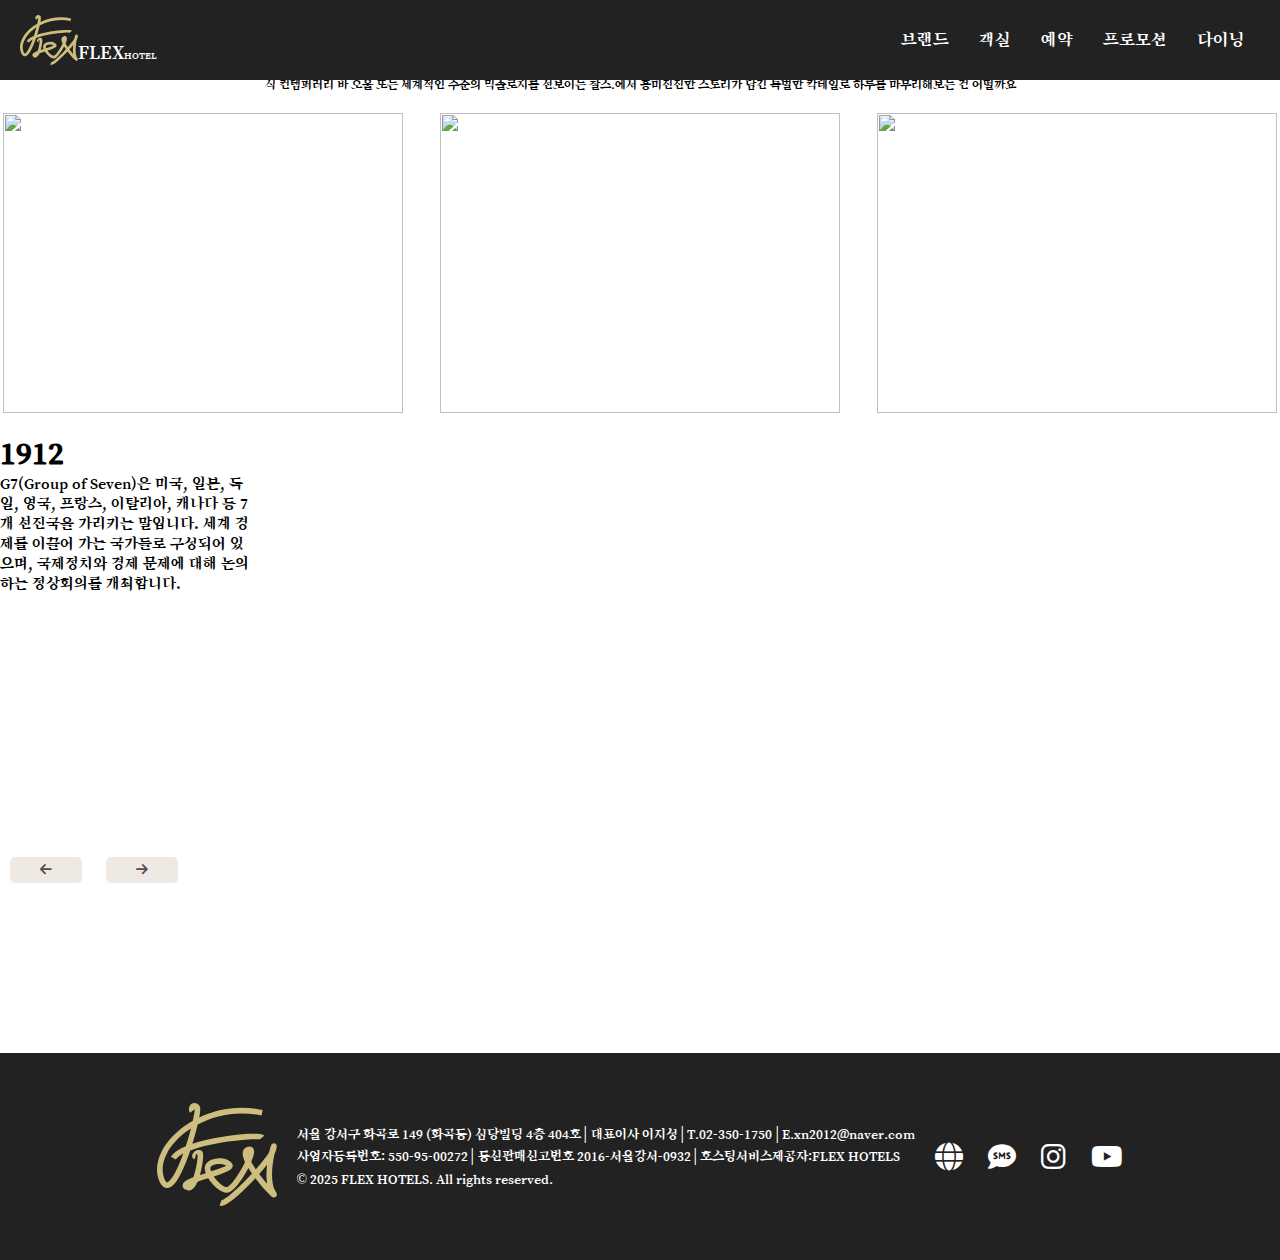
==== commit 0ae2d744: "Merge 18798e42d954cc7b48ccb2ed6d2939c124b84697 into 904e21f83a477f7413aa85ae1e34872d650fd772" ====
--- a/index.html
+++ b/index.html
@@ -1,84 +1,139 @@
 <!DOCTYPE html>
-<html lang="ko">
-<head>
-    <meta charset="UTF-8">
-    <meta name="viewport" content="width=device-width, initial-scale=1.0">
-    <title>flexhotel</title>
+<html lang="en">
+  <head>
+    <meta charset="UTF-8" />
+    <meta
+      name="viewport"
+      content="width=device-width, initial-scale=1.0, user-scalable=no"
+    />
+    <title>header</title>
+    <!--Font Awsome Link 6.7.2vr assetType All https://fontawesome.com/v6/search?o=r&m=free -->
+    <link
+      rel="stylesheet"
+      href="https://cdnjs.cloudflare.com/ajax/libs/font-awesome/6.7.2/css/all.min.css"
+      integrity="sha512-Evv84Mr4kqVGRNSgIGL/F/aIDqQb7xQ2vcrdIwxfjThSH8CSR7PBEakCr51Ck+w+/U6swU2Im1vVX0SVk9ABhg=="
+      crossorigin="anonymous"
+      referrerpolicy="no-referrer"
+    />
     <link rel="preconnect" href="https://fonts.googleapis.com" />
     <link rel="preconnect" href="https://fonts.gstatic.com" crossorigin />
     <link
       href="https://fonts.googleapis.com/css2?family=Song+Myung&display=swap"
       rel="stylesheet"
     />
+    <link rel="stylesheet" href="css/krstyle.css" />
+    <link rel="stylesheet" href="/css/header-footer.css" />
+    <script src="/js/jquery-3.7.1.min.js"></script>
+    <script src="/js/krjavascript.js"></script>
+    <script src="/js/header-footer.js"></script>
+  </head>
+  <body class="index_body">
+    <!--헤더 유준-->
+    <header>
+      <a href="index.html" class="logo">
+        <img src="/img/logo.svg" alt="FLEX HOTEL" />
+        <p><span>FLEX</span>HOTEL</p>
+      </a>
+      <nav class="nav-menu">
+        <ul>
+          <li><a href="#">브랜드</a></li>
+          <li><a href="#">객실</a></li>
+          <li><a href="#">예약</a></li>
+          <li><a href="#">프로모션</a></li>
+          <li><a href="#">다이닝</a></li>
+        </ul>
+      </nav>
+      <button class="menu-btn">
+        <i class="fa-solid fa-bars"></i>
+      </button>
+    </header>
 
-    <link rel="stylesheet" href="css/style1.css">
-    <script src="js/jquery-3.7.1.min.js"></script>
+    <!--비주얼 경주-->
+    <div class="visual"></div>
 
-<body>
-    <div class="visual">
-        <h1>Experience the Difference</h1>
+    <!---컨테이너-->
+    <div class="container">
+      <!--경록-->
+      <div class="krcon1">
+        <h1>서울 심장부의 우아하고 스타일리시한 매력</h1>
+        <h2>
+          서울의 중심부에서 서울의 역동적인 풍경을 한눈에 내려다 볼 수 있는 곳,
+          포시즌스 호텔 서울에 오신 것을 환영합니다. 높이 솟은 현대적인 빌딩
+          사이 역사적인 왕궁 유적들을 품은 매력적인 도시 서울에서 포시즌스가
+          한국에 처음 선사하는 5성급 호텔의 럭셔리한 서비스를 경험해보세요. 도심
+          속 스파에서 온전한 평온을 만끽하고, 사계절 운영되는 인도어 풀에서
+          수영을 즐기신 후 유유안에서 광동식 요리를 맛보세요. 한국식 컨템퍼러리
+          바 오울 또는 세계적인 수준의 믹솔로지를 선보이는 찰스.에서 흥미진진한
+          스토리가 담긴 특별한 칵테일로 하루를 마무리해보는 건 어떨까요
+        </h2>
+        <div class="scroll_1">
+          <img src="img/con1_1.png" alt="" class="con1_1" />
+          <img src="img/con1_2.png" alt="" class="con1_2" />
+          <img src="img/con1_3.png" alt="" class="con1_3" />
+        </div>
+      </div>
+      <!--현정-->
+      <div class="con2"></div>
+      <!--현정-->
+      <div class="con3"></div>
+      <!--경주-->
+      <div class="con4"></div>
+      <!--경록-->
+      <div class="krcon5">
+        <div class="container_5_Left">
+          <h1>1912</h1>
+          <h2>
+            G7(Group of Seven)은 미국, 일본, 독일, 영국, 프랑스, 이탈리아,
+            캐나다 등 7개 선진국을 가리키는 말입니다. 세계 경제를 이끌어 가는
+            국가들로 구성되어 있으며, 국제정치와 경제 문제에 대해 논의하는
+            정상회의를 개최합니다. 
+          </h2>
+          <div>
+            <button class="con5_Left_button">
+              <i class="fa-solid fa-arrow-left"></i>
+            </button>
+            <button class="con5_Right_button">
+              <i class="fa-solid fa-arrow-right"></i>
+            </button>
+          </div>
+        </div>
+        <div class="container_5_Right">
+          <img src="/img/con5_1.jpeg" alt="" class="con5_1" />
+          <img src="/img/con5_2.png" alt="" class="con5_2" />
+          <img src="/img/con5_3.png" alt="" class="con5_3" />
+          <img src="/img/con5_4.png" alt="" class="con5_4" />
+          <img src="/img/con5_5.jpg" alt="" class="con5_5" />
+          <img src="/img/con5_6.jpg" alt="" class="con5_6" />
+        </div>
+      </div>
     </div>
 
+    <!--푸터 유준-->
+    <footer>
+      <div class="footer-container">
+        <div class="footer-logo">
+          <img src="/img/logo.svg" alt="FLEX HOTEL" />
+        </div>
+        <div class="footer-info">
+          <p>
+            서울 강서구 화곡로 149 (화곡동) 심당빌딩 4층 404호│대표이사
+            이지성│T.02-350-1750│E.xn2012@naver.com
+          </p>
+          <p>
+            사업자등록번호: 550-95-00272│통신판매신고번호
+            2016-서울강서-0932│호스팅서비스제공자:FLEX HOTELS
+          </p>
+          <p>&copy; 2025 FLEX HOTELS. All rights reserved.</p>
+        </div>
+        <div class="footer-icons">
+          <a href="#" class="fa-solid fa-globe"></a>
+          <a href="#" class="fa-solid fa-comment-sms"></a>
+          <a href="#" class="fa-brands fa-instagram"></a>
+          <a href="#" class="fa-brands fa-youtube"></a>
+        </div>
+      </div>
+    </footer>
 
-
-    <div class="container03">
-        <h2>DINING</h2>
-        <ul class="con01">
-          <li class="dimg01">
-            <img src="img/index2.png" alt="" />
-            <p>Brunch cafe</p>
-          </li>
-          <li class="dimg02">
-            <img src="img/index3.png" alt="" />
-            <p>Restaurant</p>
-          </li>
-          <li class="dimg03"><img src="img/index4.png" alt="" />
-            <p>Sky Lounge</p></li>
-        </ul>
-     </div>
-
-<script >
-
-
-      $(".dimg01").on("mouseenter", function () {
-        $(".dimg01").css({ transform: "scale(1.1)" });
-      });
-      $(".dimg01").on("mouseleave", function () {
-        $(".dimg01").css({ transform: "scale(1)" });
-      });
-
-      $(".dimg02").on("mouseenter", function () {
-        $(".dimg02").css({ transform: "scale(1.1)" });
-      });
-      $(".dimg02").on("mouseleave", function () {
-        $(".dimg02").css({ transform: "scale(1)" });
-      });
-      $(".dimg03").on("mouseenter", function () {
-        $(".dimg03").css({ transform: "scale(1.1)" });
-      });
-      $(".dimg03").on("mouseleave", function () {
-        $(".dimg03").css({ transform: "scale(1)" });
-      });
-
-      $(".dimg01").on("mouseenter", function () {
-        $(".dimg01 p").css({ display: "block" });
-      });
-      $(".dimg01").on("mouseleave", function () {
-        $(".dimg01 p").css({ display: "none" });
-      });
-      $(".dimg02").on("mouseenter", function () {
-        $(".dimg02 p").css({ display: "block" });
-      });
-      $(".dimg02").on("mouseleave", function () {
-        $(".dimg02 p").css({ display: "none" });
-      });
-      $(".dimg03").on("mouseenter", function () {
-        $(".dimg03 p").css({ display: "block" });
-      });
-      $(".dimg03").on("mouseleave", function () {
-        $(".dimg03 p").css({ display: "none" });
-      });
-    </script>
-   
-</body>
-</html>+    <!--jquery 관련 작성-->
+  </body>
+</html>
--- a/css/krstyle.css
+++ b/css/krstyle.css
@@ -0,0 +1,488 @@
+* {
+  margin: 0px;
+  padding: 0px;
+}
+ul {
+  list-style: none;
+}
+a {
+  text-decoration: none;
+}
+body {
+  font-family: "Song Myung", serif;
+}
+button {
+  font-family: "Song Myung", serif;
+}
+.visual {
+  width: 100%;
+  position: relative;
+}
+.visual img {
+  width: 100%;
+  box-shadow: 0px 3px 12px;
+}
+.visual P {
+  position: absolute;
+  top: 70%;
+  left: 10%;
+  font-size: 36px;
+  font-weight: 900;
+  color: #efe9e3;
+}
+.visual span {
+  font-family: "Song Myung", serif;
+  font-size: 16px;
+  font-weight: 500;
+}
+
+.krcon1 {
+  text-align: center;
+  width: 100%;
+}
+.dining_con1 .dining_location {
+  display: flex;
+}
+.dining_con1 .dining_location p {
+  margin-left: 30px;
+  color: #a99e7c;
+}
+.dining_con1 .dining_location span {
+  color: black;
+  margin-left: 10px;
+}
+.dining_con1 .dining_location .location {
+  border-right: #5a4848 1px solid;
+  padding-right: 30px;
+}
+
+.dining_container {
+  position: relative;
+  padding-bottom: 80%;
+}
+
+.dining_con1 .the_flex img {
+  position: absolute;
+  width: 100%;
+}
+
+.dining_con1 .the_flex h1 {
+  margin-block: 30px;
+}
+.dining_con1 .the_flex h2 {
+  margin-block: 20px;
+}
+.dining_con1 {
+  width: 80%;
+  margin-inline: 10%;
+}
+.dining_con1 ul {
+  display: flex;
+  justify-content: space-around;
+  margin-inline: 10%;
+  margin-block: 40px;
+}
+.dining_con1 li {
+  position: relative;
+  overflow: hidden;
+}
+
+.dining_con1 .btnslider {
+  position: absolute;
+  left: -835px;
+  top: 20px;
+  /* transform: translate(673px, -60px);
+  transition: 3s; */
+}
+.dining_con1 h6 {
+  position: absolute;
+  z-index: 60;
+  top: 52px;
+  left: 10px;
+  font-size: 26px;
+  color: #efe9e3;
+}
+.dining_con1 button {
+  padding-inline: 50px;
+  padding-block: 20px;
+  background: white;
+  border: #5a4848 1px solid;
+}
+.dining_visual .con5_2,
+.dining_visual .con5_3,
+.dining_visual .con5_4 {
+  display: none;
+}
+.dining_visual {
+  background-image: url(../img/dining_bg.png);
+  background-position: center;
+  background-repeat: no-repeat;
+  background-size: cover;
+  margin-block: 30px;
+}
+.dining_visual h1 {
+  text-wrap: wrap;
+}
+.dining_visual i {
+  padding-inline: 3vw;
+  padding-block: 3vh;
+  background-color: #5a4848c2;
+}
+
+.dining_visual ul {
+  display: flex;
+  gap: 30px;
+  height: 80%;
+  justify-content: space-between;
+  align-items: center;
+}
+.dining_visual img {
+  width: 100%;
+  height: 368px;
+  border-radius: 0px 30px;
+}
+.dining_visual li {
+  width: calc(100% / 3 -50px);
+  display: list-item;
+  text-align: center;
+  margin-top: 20px;
+}
+.dining_visual button {
+  position: relative;
+  bottom: 20px;
+  padding-block: 10px;
+  padding-inline: 10px;
+}
+
+.brand_con1 {
+  width: 100%;
+  text-align: center;
+  background-color: #efe9e3;
+  padding-block: 50px;
+  padding-inline: 30px;
+  box-sizing: border-box;
+  color: #5a4848;
+}
+
+.brand_con1 button {
+  padding-block: 2vh;
+  padding-inline: 3vw;
+  font-size: 50px;
+  background-color: #5a4848;
+  color: #efe9e3;
+  border: none;
+}
+.brand_con1 h1 {
+  font-size: 50px;
+}
+.brand_con1 h2 {
+  font-size: 30px;
+  margin-block: 100px;
+  width: 80%;
+  margin-inline: 10%;
+  font-weight: 500;
+}
+.masterCheif {
+  width: 5000px;
+}
+.brand_con1 div {
+  display: flex;
+  align-items: center;
+  margin-block: 10%;
+}
+.brand_con1 div p {
+  width: 90%;
+  margin-inline: 10%;
+  display: grid;
+  font-size: 32px;
+}
+.brand_con1 div p i {
+  font-size: 30px;
+  margin-block: 10px;
+}
+
+.brand_con2 {
+  display: grid;
+  position: relative;
+  text-align: center;
+  justify-items: center;
+  width: 80%;
+  margin-inline: 10%;
+}
+.brand_con2 button {
+  padding-block: 2vh;
+  padding-inline: 3vw;
+  font-size: 50px;
+  background-color: #5a4848;
+  color: #efe9e3;
+  border: none;
+  margin-block: 10vh;
+}
+.brand_con2 h1 {
+  font-size: 40px;
+}
+.brand_con2 h2 {
+  font-size: 30px;
+}
+.brand_con2 div {
+  width: 80%;
+  text-align: left;
+  display: flex;
+  justify-content: space-between;
+  color: #efe9e3;
+}
+.brand_con2 #fa-angle-left {
+  font-size: 10vw;
+  margin-top: 30%;
+  z-index: 10;
+}
+.brand_con2 #fa-angle-right {
+  font-size: 10vw;
+  margin-top: 30%;
+  z-index: 10;
+}
+.brand_con2 img {
+  display: none;
+}
+.brand_con2 .con5_1 {
+  display: block;
+}
+.brand_con2 div img {
+  width: 80%;
+  position: absolute;
+}
+.brand_con3 {
+  position: relative;
+  width: 80%;
+  padding-inline: 10%;
+  margin-top: 20%;
+  padding-block: 10%;
+  background-color: #efe9e3;
+}
+.brand_con3 div {
+  align-items: center;
+  display: flex;
+  font-size: 30px;
+  justify-content: space-between;
+}
+.brand_con3 h1 {
+  text-align: center;
+  font-size: 20px;
+}
+.brand_con3 p {
+  justify-items: center;
+  text-align: center;
+  display: grid;
+}
+.brand_con3 i {
+  margin-block: 10px;
+}
+.krcon1 h1 {
+  font-size: 20px;
+  margin-inline: 10%;
+}
+.krcon1 h2 {
+  font-size: 13px;
+  margin-block: 20px;
+  width: 80%;
+  margin-inline: 10%;
+  font-weight: 500;
+}
+.scroll_1 {
+  display: flex;
+  flex-wrap: nowrap;
+  gap: 30px;
+  overflow: hidden;
+  justify-content: space-around;
+}
+.krcon1 img {
+  width: 400px;
+  height: 300px;
+}
+.krcon5 {
+  position: relative;
+  display: flex;
+  margin-block: 20px;
+  justify-content: space-between;
+}
+.krcon5 h2 {
+  font-size: 16px;
+  font-weight: 500;
+}
+.krcon5 .container_5_Left {
+  width: 20vw;
+}
+.krcon5 .container_5_Right {
+  width: 600px;
+  height: 600px;
+}
+.krcon5 .container_5_Right img {
+  position: absolute;
+  right: 0%;
+  display: none;
+  width: 550px;
+}
+.krcon5 .container_5_Right .con5_1 {
+  display: block;
+}
+.container_5_Left div {
+  position: absolute;
+  bottom: 150px;
+  z-index: 20;
+}
+.container_5_Left button {
+  padding-inline: 30px;
+  padding-block: 5px;
+  margin-inline: 10px;
+  border: none;
+  border-radius: 5px;
+  background-color: #efe9e3;
+  color: #5a4848;
+}
+.details {
+  width: 80%;
+  margin: 10%;
+  display: flex;
+  justify-content: space-around;
+  overflow: hidden;
+}
+.details h1 {
+  margin-right: 18vw;
+  margin-bottom: 5vh;
+}
+.details div {
+  display: flex;
+  gap: 5vw;
+}
+.details ul {
+  width: calc(100% / 2 - 2.1vw);
+  list-style: circle;
+}
+.details .ipsumLeft {
+  width: 30vw;
+  margin-top: 10vh;
+}
+.introDuction {
+  display: flex;
+  width: 80%;
+  margin-inline: 10%;
+}
+.introDuction .ipsumRight {
+  margin-right: 5vw;
+  display: block;
+  width: 500px;
+}
+.introDuction h1 {
+  margin-bottom: 5vh;
+  font-size: 20px;
+}
+.introDuction ul {
+  list-style: circle;
+}
+.introDuction li {
+  margin-bottom: 3vh;
+}
+@media (max-width: 1220px) and (min-width: 600px) {
+  .scroll_1 {
+    display: grid;
+  }
+  .krcon5 {
+    display: grid;
+    justify-content: center;
+  }
+  .krcon5 .container_5_Left {
+    text-align: center;
+    width: 100%;
+  }
+  .krcon5 .container_5_Right {
+    width: 100%;
+  }
+  .krcon5 .container_5_Right img {
+    right: 0px;
+    width: 100%;
+  }
+  .krcon5 .container_5_Left div {
+    top: 50%;
+    right: 20%;
+    transform: translate(50%, 50%);
+    transition: 1s;
+  }
+  .brand_con1 {
+    padding-inline: 5%;
+  }
+  .brand_con1 div {
+    display: grid;
+  }
+  .brand_con1 div p {
+    margin: 5%;
+  }
+  .brand_con1 img {
+    width: 100%;
+  }
+  .brand_con3 div {
+    display: grid;
+    justify-content: center;
+    width: 100%;
+    margin-block: 80px;
+  }
+  .brand_con3 h1 {
+    margin-block: 50px;
+    width: 100%;
+  }
+
+  .brand_con3 img {
+    width: 100%;
+  }
+}
+@media (max-width: 600px) {
+  .scroll_1 {
+    display: grid;
+  }
+  .krcon5 {
+    display: grid;
+    justify-content: center;
+  }
+  .krcon5 .container_5_Left div {
+    top: 45%;
+    right: 20%;
+    transform: translate(40%, -80%);
+    transition: 1s;
+  }
+  .krcon5 .container_5_Left {
+    width: 100%;
+    text-align: center;
+  }
+  .krcon5 .container_5_Right {
+    width: 100%;
+  }
+  .krcon5 .container_5_Right img {
+    right: 0px;
+    width: 100%;
+  }
+  .brand_con1 {
+    padding-inline: 5%;
+  }
+  .brand_con1 div {
+    display: grid;
+  }
+  .brand_con1 div p {
+    margin: 5%;
+  }
+  .brand_con1 img {
+    width: 100%;
+  }
+  .brand_con3 div {
+    display: grid;
+    justify-content: center;
+    width: 100%;
+    margin-block: 80px;
+  }
+  .brand_con3 h1 {
+    margin-block: 50px;
+    width: 100%;
+  }
+
+  .brand_con3 img {
+    width: 100%;
+  }
+}
--- a/css/header-footer.css
+++ b/css/header-footer.css
@@ -0,0 +1,142 @@
+* {
+  margin: 0px;
+  padding: 0px;
+  box-sizing: border-box;
+}
+body {
+  font-family: "Song Myung", serif;
+}
+/* header stylesheet */
+header {
+  width: 100%;
+  display: flex;
+  align-items: center;
+  justify-content: space-between;
+  background-color: #222;
+  padding: 15px 20px;
+  position: fixed;
+  z-index: 100;
+}
+header p span {
+  font-size: 20px;
+  text-decoration: none;
+  color: #fff;
+}
+header p {
+  font-size: 10px;
+  text-decoration: none;
+  color: #fff;
+}
+.logo img {
+  height: 50px;
+}
+.logo {
+  display: flex;
+  align-items: end;
+}
+.nav-menu ul {
+  display: flex;
+  list-style: none;
+}
+.nav-menu ul li {
+  margin: 0 15px;
+}
+
+.nav-menu ul li a {
+  color: #fff;
+  text-decoration: none;
+  font-size: 18px;
+}
+.nav-menu ul li a:hover {
+  text-decoration: underline;
+}
+.menu-btn {
+  display: none;
+  font-size: 24px;
+  background: none;
+  color: #fff;
+  cursor: pointer;
+  border: none;
+  outline: none;
+}
+.menu-btn i {
+  font-size: 28px;
+}
+@media (max-width: 768px) {
+  .nav-menu {
+    display: none;
+    position: absolute;
+    top: 70px;
+    right: 0;
+    background: #222;
+    width: 100%;
+    text-align: center;
+    padding: 10px 0;
+  }
+  .nav-menu ul {
+    flex-direction: column;
+  }
+  .nav-menu ul li {
+    margin: 10px 0;
+  }
+  .menu-btn {
+    display: block;
+  }
+}
+/* footer stylesheet */
+footer {
+  background-color: #222;
+  color: #fff;
+  padding: 50px 0;
+  position: relative;
+  left: 0px;
+  width: 100vw;
+  display: flex;
+  align-items: center;
+  justify-content: space-between;
+  background-color: #222;
+  text-align: center;
+  font-size: 14px;
+  overflow-x: hidden;
+}
+.footer-container {
+  display: flex;
+  flex-direction: column;
+  align-items: center;
+  gap: 20px;
+}
+.footer-logo img {
+  width: 120px;
+}
+.footer-info {
+  max-width: 800px;
+  text-align: center;
+  line-height: 1.6;
+}
+.footer-icons {
+  display: flex;
+  gap: 25px;
+  align-items: center;
+}
+.footer-icons a {
+  color: #fff;
+  font-size: 28px;
+  text-decoration: none;
+  transition: color 0.3s ease;
+}
+.footer-icons a:hover {
+  color: #aaa;
+}
+@media (min-width: 768px) {
+  .footer-container {
+    flex-direction: row;
+    justify-content: space-between;
+    align-items: center;
+    max-width: 1100px;
+    margin: 0 auto;
+    padding: 0 20px;
+  }
+  .footer-info {
+    text-align: left;
+  }
+}
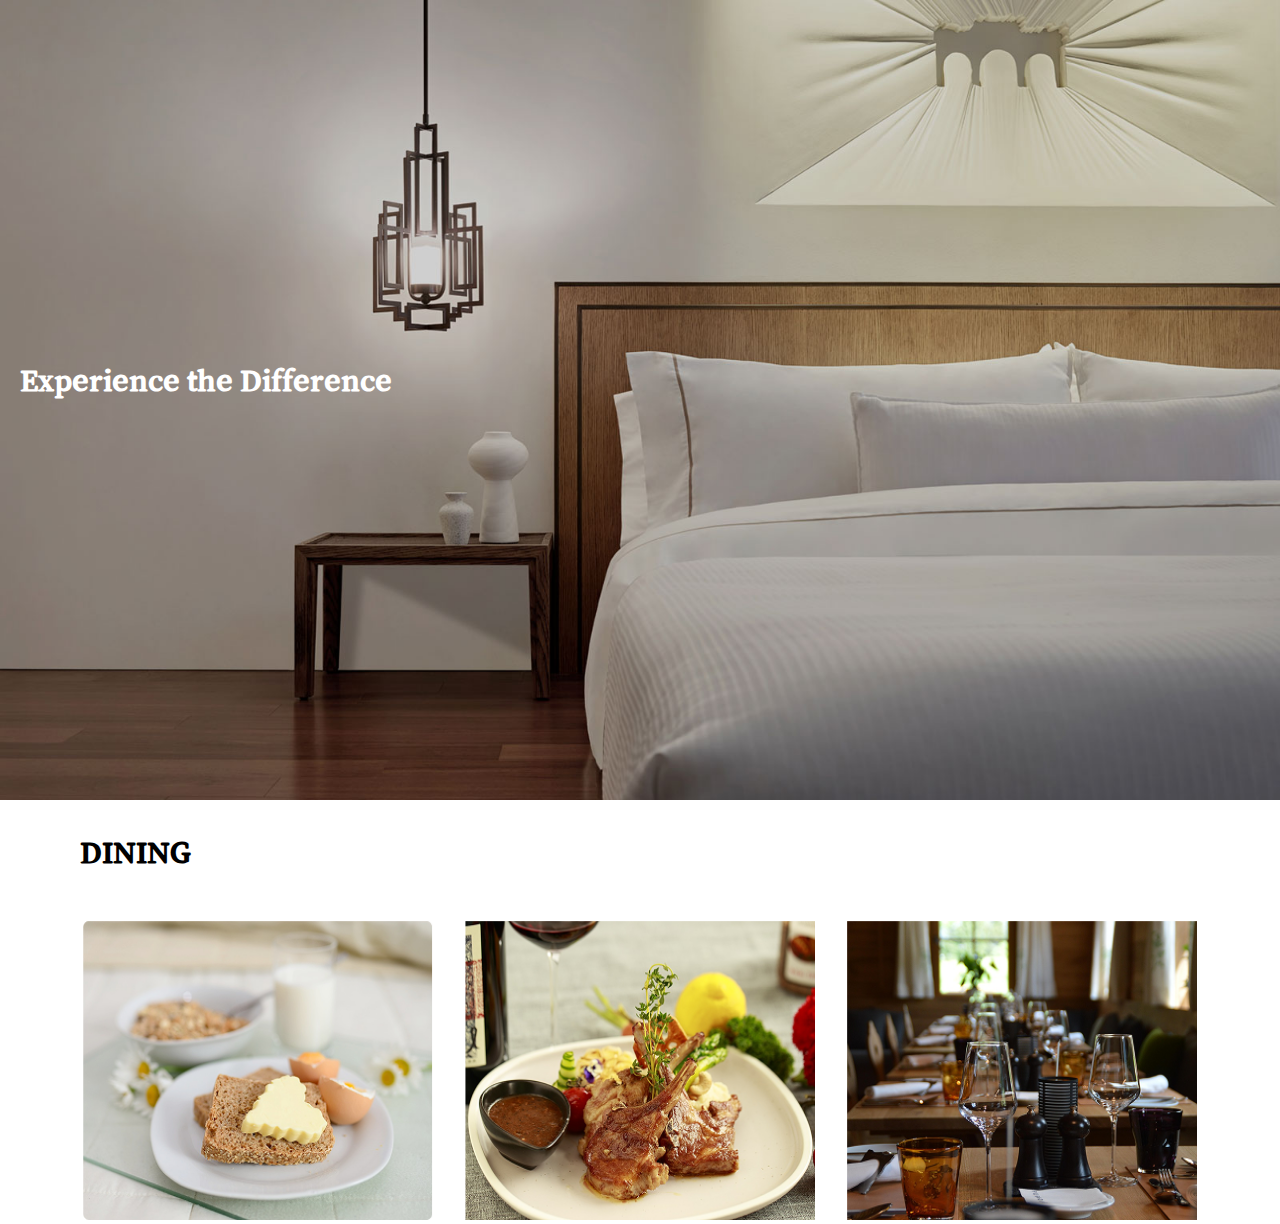
==== commit 3cd0f28b: "reser" ====
--- a/index.html
+++ b/index.html
@@ -1,139 +1,84 @@
 <!DOCTYPE html>
-<html lang="en">
-  <head>
-    <meta charset="UTF-8" />
-    <meta
-      name="viewport"
-      content="width=device-width, initial-scale=1.0, user-scalable=no"
-    />
-    <title>header</title>
-    <!--Font Awsome Link 6.7.2vr assetType All https://fontawesome.com/v6/search?o=r&m=free -->
-    <link
-      rel="stylesheet"
-      href="https://cdnjs.cloudflare.com/ajax/libs/font-awesome/6.7.2/css/all.min.css"
-      integrity="sha512-Evv84Mr4kqVGRNSgIGL/F/aIDqQb7xQ2vcrdIwxfjThSH8CSR7PBEakCr51Ck+w+/U6swU2Im1vVX0SVk9ABhg=="
-      crossorigin="anonymous"
-      referrerpolicy="no-referrer"
-    />
+<html lang="ko">
+<head>
+    <meta charset="UTF-8">
+    <meta name="viewport" content="width=device-width, initial-scale=1.0">
+    <title>flexhotel</title>
     <link rel="preconnect" href="https://fonts.googleapis.com" />
     <link rel="preconnect" href="https://fonts.gstatic.com" crossorigin />
     <link
       href="https://fonts.googleapis.com/css2?family=Song+Myung&display=swap"
       rel="stylesheet"
     />
-    <link rel="stylesheet" href="css/krstyle.css" />
-    <link rel="stylesheet" href="/css/header-footer.css" />
-    <script src="/js/jquery-3.7.1.min.js"></script>
-    <script src="/js/krjavascript.js"></script>
-    <script src="/js/header-footer.js"></script>
-  </head>
-  <body class="index_body">
-    <!--헤더 유준-->
-    <header>
-      <a href="index.html" class="logo">
-        <img src="/img/logo.svg" alt="FLEX HOTEL" />
-        <p><span>FLEX</span>HOTEL</p>
-      </a>
-      <nav class="nav-menu">
-        <ul>
-          <li><a href="#">브랜드</a></li>
-          <li><a href="#">객실</a></li>
-          <li><a href="#">예약</a></li>
-          <li><a href="#">프로모션</a></li>
-          <li><a href="#">다이닝</a></li>
-        </ul>
-      </nav>
-      <button class="menu-btn">
-        <i class="fa-solid fa-bars"></i>
-      </button>
-    </header>
 
-    <!--비주얼 경주-->
-    <div class="visual"></div>
+    <link rel="stylesheet" href="css/justyle1.css">
+    <script src="js/jquery-3.7.1.min.js"></script>
 
-    <!---컨테이너-->
-    <div class="container">
-      <!--경록-->
-      <div class="krcon1">
-        <h1>서울 심장부의 우아하고 스타일리시한 매력</h1>
-        <h2>
-          서울의 중심부에서 서울의 역동적인 풍경을 한눈에 내려다 볼 수 있는 곳,
-          포시즌스 호텔 서울에 오신 것을 환영합니다. 높이 솟은 현대적인 빌딩
-          사이 역사적인 왕궁 유적들을 품은 매력적인 도시 서울에서 포시즌스가
-          한국에 처음 선사하는 5성급 호텔의 럭셔리한 서비스를 경험해보세요. 도심
-          속 스파에서 온전한 평온을 만끽하고, 사계절 운영되는 인도어 풀에서
-          수영을 즐기신 후 유유안에서 광동식 요리를 맛보세요. 한국식 컨템퍼러리
-          바 오울 또는 세계적인 수준의 믹솔로지를 선보이는 찰스.에서 흥미진진한
-          스토리가 담긴 특별한 칵테일로 하루를 마무리해보는 건 어떨까요
-        </h2>
-        <div class="scroll_1">
-          <img src="img/con1_1.png" alt="" class="con1_1" />
-          <img src="img/con1_2.png" alt="" class="con1_2" />
-          <img src="img/con1_3.png" alt="" class="con1_3" />
-        </div>
-      </div>
-      <!--현정-->
-      <div class="con2"></div>
-      <!--현정-->
-      <div class="con3"></div>
-      <!--경주-->
-      <div class="con4"></div>
-      <!--경록-->
-      <div class="krcon5">
-        <div class="container_5_Left">
-          <h1>1912</h1>
-          <h2>
-            G7(Group of Seven)은 미국, 일본, 독일, 영국, 프랑스, 이탈리아,
-            캐나다 등 7개 선진국을 가리키는 말입니다. 세계 경제를 이끌어 가는
-            국가들로 구성되어 있으며, 국제정치와 경제 문제에 대해 논의하는
-            정상회의를 개최합니다. 
-          </h2>
-          <div>
-            <button class="con5_Left_button">
-              <i class="fa-solid fa-arrow-left"></i>
-            </button>
-            <button class="con5_Right_button">
-              <i class="fa-solid fa-arrow-right"></i>
-            </button>
-          </div>
-        </div>
-        <div class="container_5_Right">
-          <img src="/img/con5_1.jpeg" alt="" class="con5_1" />
-          <img src="/img/con5_2.png" alt="" class="con5_2" />
-          <img src="/img/con5_3.png" alt="" class="con5_3" />
-          <img src="/img/con5_4.png" alt="" class="con5_4" />
-          <img src="/img/con5_5.jpg" alt="" class="con5_5" />
-          <img src="/img/con5_6.jpg" alt="" class="con5_6" />
-        </div>
-      </div>
+<body>
+    <div class="visual">
+        <h1>Experience the Difference</h1>
     </div>
 
-    <!--푸터 유준-->
-    <footer>
-      <div class="footer-container">
-        <div class="footer-logo">
-          <img src="/img/logo.svg" alt="FLEX HOTEL" />
-        </div>
-        <div class="footer-info">
-          <p>
-            서울 강서구 화곡로 149 (화곡동) 심당빌딩 4층 404호│대표이사
-            이지성│T.02-350-1750│E.xn2012@naver.com
-          </p>
-          <p>
-            사업자등록번호: 550-95-00272│통신판매신고번호
-            2016-서울강서-0932│호스팅서비스제공자:FLEX HOTELS
-          </p>
-          <p>&copy; 2025 FLEX HOTELS. All rights reserved.</p>
-        </div>
-        <div class="footer-icons">
-          <a href="#" class="fa-solid fa-globe"></a>
-          <a href="#" class="fa-solid fa-comment-sms"></a>
-          <a href="#" class="fa-brands fa-instagram"></a>
-          <a href="#" class="fa-brands fa-youtube"></a>
-        </div>
-      </div>
-    </footer>
 
-    <!--jquery 관련 작성-->
-  </body>
-</html>
+
+    <div class="jucontainer03">
+        <h2>DINING</h2>
+        <ul class="jucon01">
+          <li class="dimg01">
+            <img src="img/index2.png" alt="" />
+            <p>Brunch cafe</p>
+          </li>
+          <li class="dimg02">
+            <img src="img/index3.png" alt="" />
+            <p>Restaurant</p>
+          </li>
+          <li class="dimg03"><img src="img/index4.png" alt="" />
+            <p>Sky Lounge</p></li>
+        </ul>
+     </div>
+
+<script >
+
+
+      $(".dimg01").on("mouseenter", function () {
+        $(".dimg01").css({ transform: "scale(1.1)" });
+      });
+      $(".dimg01").on("mouseleave", function () {
+        $(".dimg01").css({ transform: "scale(1)" });
+      });
+
+      $(".dimg02").on("mouseenter", function () {
+        $(".dimg02").css({ transform: "scale(1.1)" });
+      });
+      $(".dimg02").on("mouseleave", function () {
+        $(".dimg02").css({ transform: "scale(1)" });
+      });
+      $(".dimg03").on("mouseenter", function () {
+        $(".dimg03").css({ transform: "scale(1.1)" });
+      });
+      $(".dimg03").on("mouseleave", function () {
+        $(".dimg03").css({ transform: "scale(1)" });
+      });
+
+      $(".dimg01").on("mouseenter", function () {
+        $(".dimg01 p").css({ display: "block" });
+      });
+      $(".dimg01").on("mouseleave", function () {
+        $(".dimg01 p").css({ display: "none" });
+      });
+      $(".dimg02").on("mouseenter", function () {
+        $(".dimg02 p").css({ display: "block" });
+      });
+      $(".dimg02").on("mouseleave", function () {
+        $(".dimg02 p").css({ display: "none" });
+      });
+      $(".dimg03").on("mouseenter", function () {
+        $(".dimg03 p").css({ display: "block" });
+      });
+      $(".dimg03").on("mouseleave", function () {
+        $(".dimg03 p").css({ display: "none" });
+      });
+    </script>
+   
+</body>
+</html>--- a/css/justyle1.css
+++ b/css/justyle1.css
@@ -0,0 +1,201 @@
+@charset "UTF-8";
+
+/*모바일 버전*/
+
+@media (max-width: 600px) {
+  body {
+    font-family: "Song Myung", serif;
+  }
+  * {
+    margin: 0px;
+    padding: 0px;
+  }
+
+  /*visual 모바일 버전*/
+
+  .visual {
+    position: relative;
+    width: 100%;
+    background-image: url(../img/index1.jpg);
+    height: 100vw;
+    background-size: cover;
+    background-repeat: no-repeat;
+    background-position: center;
+    object-fit: cover;
+  }
+  .visual h1 {
+    color: white;
+    position: absolute;
+    left: 20px;
+    top: 45%;
+  }
+  /*container 모바일 버전*/
+
+  .jucontainet03 {
+    width: 100%;
+    margin: 0px auto;
+  }
+  li {
+    list-style: none;
+  }
+  .jucontainer03 .jucon01 img {
+    width: 100%;
+
+    height: 100vw;
+  }
+  .jucontainer03 .jucon01 li {
+    margin: 2rem 0rem;
+  }
+
+  .jucontainer03 h2 {
+    font-size: 2rem;
+    margin: 2rem 0rem 3rem 5rem;
+  }
+  .jucontainer03 .jucon01 {
+    object-fit: cover;
+    justify-content: center;
+    position: relative;
+  }
+
+  .jucon01 p {
+    position: absolute;
+    left: 2.2rem;
+    bottom: 2rem;
+    font-size: 1.8rem;
+    color: white;
+    display: none;
+  }
+}
+
+/*태블릿*/
+
+@media (min-width: 600px) and (max-width: 1220px) {
+  * {
+    margin: 0px;
+    padding: 0px;
+  }
+
+  body {
+    font-family: "Song Myung", serif;
+  }
+
+  /*visual 태블릿*/
+
+  .visual {
+    position: relative;
+    width: 100%;
+    background-image: url(../img/index1.jpg);
+    height: 800px;
+    background-size: cover;
+    background-repeat: no-repeat;
+    background-position: center;
+    object-fit: cover;
+  }
+  .visual h1 {
+    color: white;
+    position: absolute;
+    left: 20px;
+    top: 45%;
+  }
+  /*container 태블릿*/
+
+  .jucontainet03 {
+    width: 100%;
+    margin: 0px auto;
+  }
+  li {
+    list-style: none;
+  }
+
+  .jucontainer03 .jucon01 img {
+    width: 90%;
+    /* height: 300px;*/
+  }
+  .jucontainer03 h2 {
+    font-size: 2rem;
+    margin: 2rem 0rem 3rem 5rem;
+  }
+  .jucontainer03 .jucon01 {
+    display: flex;
+    gap: 2rem;
+    object-fit: cover;
+    justify-content: center;
+    position: relative;
+    overflow: hidden;
+    margin-left: 1.7rem;
+  }
+
+  .jucon01 p {
+    position: absolute;
+    left: 2.2rem;
+    bottom: 2rem;
+    font-size: 1rem;
+    color: white;
+    display: none;
+  }
+}
+
+/* pc 버전 */
+
+@media (min-width: 1220px) {
+  body {
+    font-family: "Song Myung", serif;
+  }
+  * {
+    margin: 0px;
+    padding: 0px;
+  }
+
+  /*visual pc버전*/
+
+  .visual {
+    position: relative;
+    width: 100%;
+    background-image: url(../img/index1.jpg);
+    height: 800px;
+    background-size: cover;
+    background-repeat: no-repeat;
+    background-position: center;
+    object-fit: cover;
+  }
+  .visual h1 {
+    color: white;
+    position: absolute;
+    left: 20px;
+    top: 45%;
+  }
+
+  /*container pc버전*/
+
+  .jucontainet03 {
+    width: 1200px;
+    margin: 0px auto;
+  }
+  li {
+    list-style: none;
+  }
+  .jucontainer03 .jucon01 img {
+    width: 350px;
+    height: 300px;
+  }
+  .jucontainer03 h2 {
+    font-size: 2rem;
+    margin: 2rem 0rem 3rem 5rem;
+  }
+  .jucontainer03 .jucon01 {
+    display: flex;
+    gap: 2rem;
+    object-fit: cover;
+    justify-content: center;
+    position: relative;
+  }
+
+  .jucon01 p {
+    position: absolute;
+    left: 2.2rem;
+    bottom: 2rem;
+    font-size: 1.8rem;
+    color: white;
+    display: none;
+  }
+}
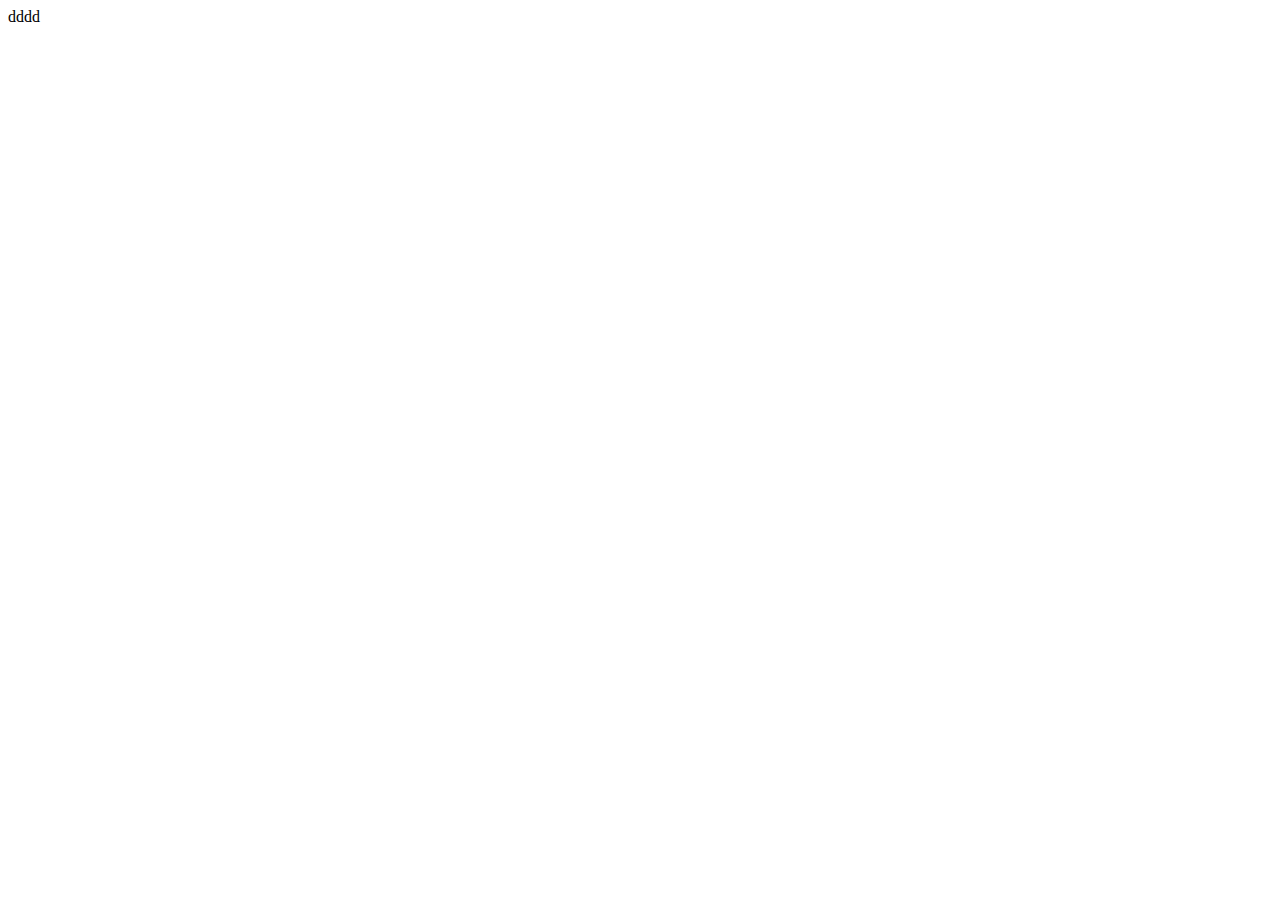
==== commit 507e9d49: "aa" ====
--- a/index.html
+++ b/index.html
@@ -1,84 +1,11 @@
 <!DOCTYPE html>
-<html lang="ko">
-<head>
-    <meta charset="UTF-8">
-    <meta name="viewport" content="width=device-width, initial-scale=1.0">
-    <title>flexhotel</title>
-    <link rel="preconnect" href="https://fonts.googleapis.com" />
-    <link rel="preconnect" href="https://fonts.gstatic.com" crossorigin />
-    <link
-      href="https://fonts.googleapis.com/css2?family=Song+Myung&display=swap"
-      rel="stylesheet"
-    />
-
-    <link rel="stylesheet" href="css/justyle1.css">
-    <script src="js/jquery-3.7.1.min.js"></script>
-
-<body>
-    <div class="visual">
-        <h1>Experience the Difference</h1>
-    </div>
-
-
-
-    <div class="jucontainer03">
-        <h2>DINING</h2>
-        <ul class="jucon01">
-          <li class="dimg01">
-            <img src="img/index2.png" alt="" />
-            <p>Brunch cafe</p>
-          </li>
-          <li class="dimg02">
-            <img src="img/index3.png" alt="" />
-            <p>Restaurant</p>
-          </li>
-          <li class="dimg03"><img src="img/index4.png" alt="" />
-            <p>Sky Lounge</p></li>
-        </ul>
-     </div>
-
-<script >
-
-
-      $(".dimg01").on("mouseenter", function () {
-        $(".dimg01").css({ transform: "scale(1.1)" });
-      });
-      $(".dimg01").on("mouseleave", function () {
-        $(".dimg01").css({ transform: "scale(1)" });
-      });
-
-      $(".dimg02").on("mouseenter", function () {
-        $(".dimg02").css({ transform: "scale(1.1)" });
-      });
-      $(".dimg02").on("mouseleave", function () {
-        $(".dimg02").css({ transform: "scale(1)" });
-      });
-      $(".dimg03").on("mouseenter", function () {
-        $(".dimg03").css({ transform: "scale(1.1)" });
-      });
-      $(".dimg03").on("mouseleave", function () {
-        $(".dimg03").css({ transform: "scale(1)" });
-      });
-
-      $(".dimg01").on("mouseenter", function () {
-        $(".dimg01 p").css({ display: "block" });
-      });
-      $(".dimg01").on("mouseleave", function () {
-        $(".dimg01 p").css({ display: "none" });
-      });
-      $(".dimg02").on("mouseenter", function () {
-        $(".dimg02 p").css({ display: "block" });
-      });
-      $(".dimg02").on("mouseleave", function () {
-        $(".dimg02 p").css({ display: "none" });
-      });
-      $(".dimg03").on("mouseenter", function () {
-        $(".dimg03 p").css({ display: "block" });
-      });
-      $(".dimg03").on("mouseleave", function () {
-        $(".dimg03 p").css({ display: "none" });
-      });
-    </script>
-   
-</body>
-</html>+<html lang="en">
+  <head>
+    <meta charset="UTF-8" />
+    <meta name="viewport" content="width=device-width, initial-scale=1.0" />
+    <title>Document</title>
+  </head>
+  <body>
+    dddd
+  </body>
+</html>
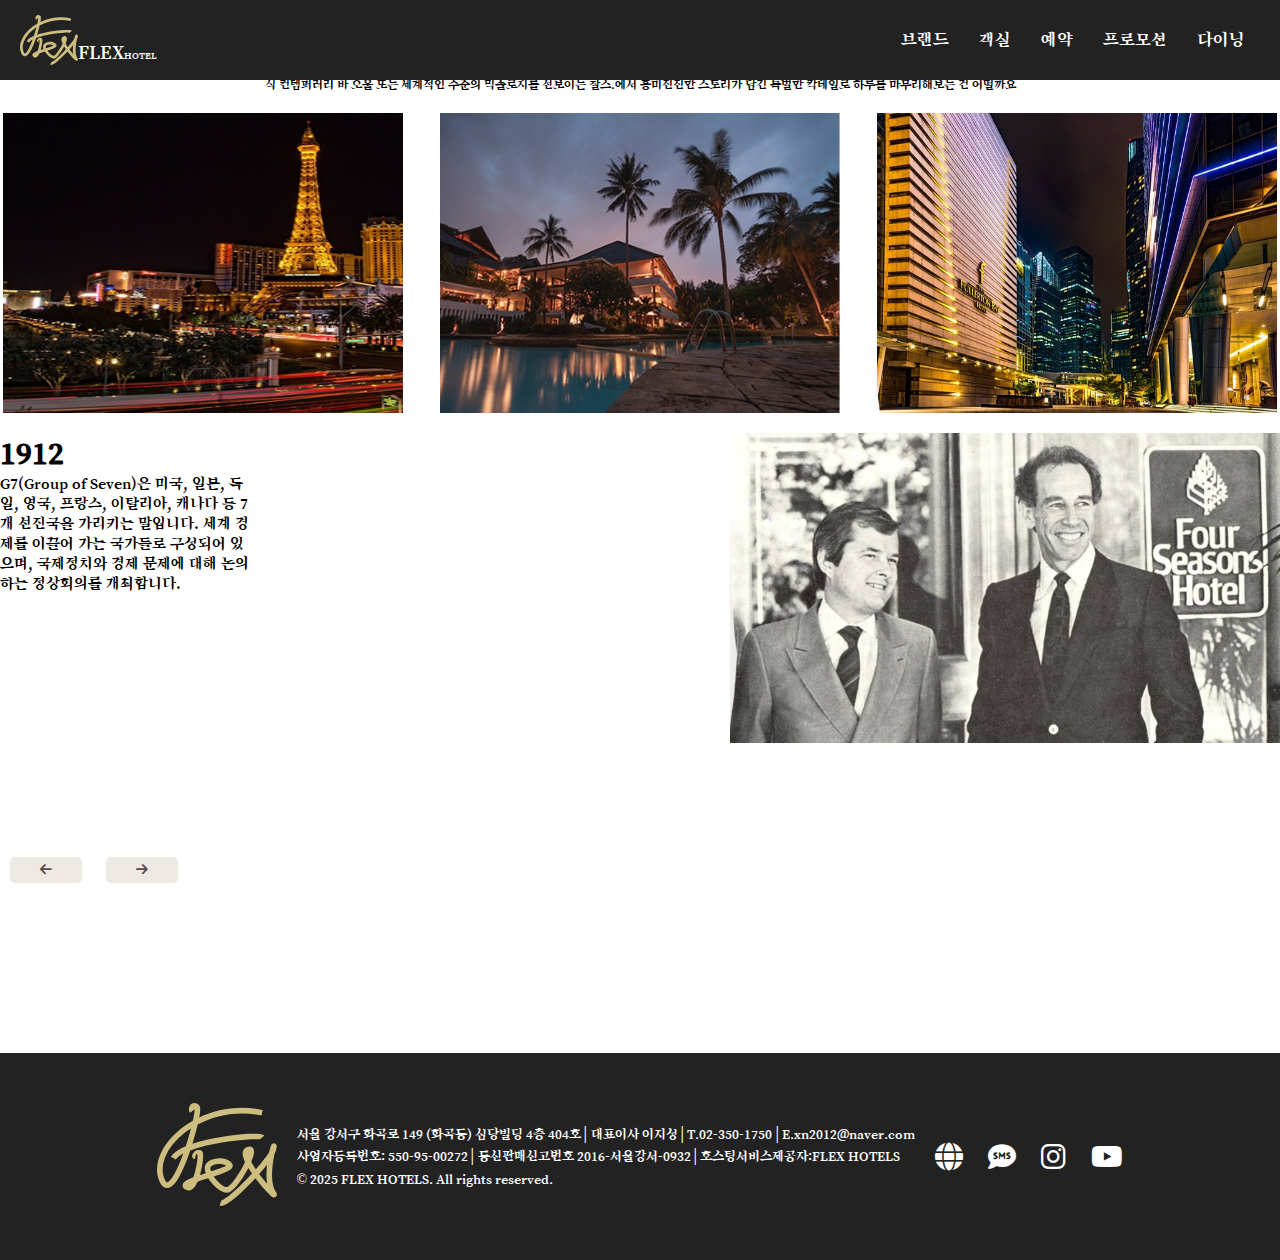
==== commit f7c484ed: "fda" ====
--- a/index.html
+++ b/index.html
@@ -2,10 +2,136 @@
 <html lang="en">
   <head>
     <meta charset="UTF-8" />
-    <meta name="viewport" content="width=device-width, initial-scale=1.0" />
-    <title>Document</title>
+    <meta
+      name="viewport"
+      content="width=device-width, initial-scale=1.0, user-scalable=no"
+    />
+    <title>header</title>
+    <!--Font Awsome Link 6.7.2vr assetType All https://fontawesome.com/v6/search?o=r&m=free -->
+    <link
+      rel="stylesheet"
+      href="https://cdnjs.cloudflare.com/ajax/libs/font-awesome/6.7.2/css/all.min.css"
+      integrity="sha512-Evv84Mr4kqVGRNSgIGL/F/aIDqQb7xQ2vcrdIwxfjThSH8CSR7PBEakCr51Ck+w+/U6swU2Im1vVX0SVk9ABhg=="
+      crossorigin="anonymous"
+      referrerpolicy="no-referrer"
+    />
+    <link rel="preconnect" href="https://fonts.googleapis.com" />
+    <link rel="preconnect" href="https://fonts.gstatic.com" crossorigin />
+    <link
+      href="https://fonts.googleapis.com/css2?family=Song+Myung&display=swap"
+      rel="stylesheet"
+    />
+    <link rel="stylesheet" href="css/krstyle.css" />
+    <link rel="stylesheet" href="/css/header-footer.css" />
+    <script src="/js/jquery-3.7.1.min.js"></script>
+    <script src="/js/krjavascript.js"></script>
+    <script src="/js/header-footer.js"></script>
   </head>
-  <body>
-    dddd
+  <body class="index_body">
+    <!--헤더 유준-->
+    <header>
+      <a href="index.html" class="logo">
+        <img src="/img/logo.svg" alt="FLEX HOTEL" />
+        <p><span>FLEX</span>HOTEL</p>
+      </a>
+      <nav class="nav-menu">
+        <ul>
+          <li><a href="#">브랜드</a></li>
+          <li><a href="#">객실</a></li>
+          <li><a href="#">예약</a></li>
+          <li><a href="#">프로모션</a></li>
+          <li><a href="#">다이닝</a></li>
+        </ul>
+      </nav>
+      <button class="menu-btn">
+        <i class="fa-solid fa-bars"></i>
+      </button>
+    </header>
+
+    <!--비주얼 경주-->
+    <div class="visual"></div>
+
+    <!---컨테이너-->
+    <div class="container">
+      <!--경록-->
+      <div class="krcon1">
+        <h1>서울 심장부의 우아하고 스타일리시한 매력</h1>
+        <h2>
+          서울의 중심부에서 서울의 역동적인 풍경을 한눈에 내려다 볼 수 있는 곳,
+          포시즌스 호텔 서울에 오신 것을 환영합니다. 높이 솟은 현대적인 빌딩
+          사이 역사적인 왕궁 유적들을 품은 매력적인 도시 서울에서 포시즌스가
+          한국에 처음 선사하는 5성급 호텔의 럭셔리한 서비스를 경험해보세요. 도심
+          속 스파에서 온전한 평온을 만끽하고, 사계절 운영되는 인도어 풀에서
+          수영을 즐기신 후 유유안에서 광동식 요리를 맛보세요. 한국식 컨템퍼러리
+          바 오울 또는 세계적인 수준의 믹솔로지를 선보이는 찰스.에서 흥미진진한
+          스토리가 담긴 특별한 칵테일로 하루를 마무리해보는 건 어떨까요
+        </h2>
+        <div class="scroll_1">
+          <img src="img/con1_1.png" alt="" class="con1_1" />
+          <img src="img/con1_2.png" alt="" class="con1_2" />
+          <img src="img/con1_3.png" alt="" class="con1_3" />
+        </div>
+      </div>
+      <!--현정-->
+      <div class="con2"></div>
+      <!--현정-->
+      <div class="con3"></div>
+      <!--경주-->
+      <div class="con4"></div>
+      <!--경록-->
+      <div class="krcon5">
+        <div class="container_5_Left">
+          <h1>1912</h1>
+          <h2>
+            G7(Group of Seven)은 미국, 일본, 독일, 영국, 프랑스, 이탈리아,
+            캐나다 등 7개 선진국을 가리키는 말입니다. 세계 경제를 이끌어 가는
+            국가들로 구성되어 있으며, 국제정치와 경제 문제에 대해 논의하는
+            정상회의를 개최합니다. 
+          </h2>
+          <div>
+            <button class="con5_Left_button">
+              <i class="fa-solid fa-arrow-left"></i>
+            </button>
+            <button class="con5_Right_button">
+              <i class="fa-solid fa-arrow-right"></i>
+            </button>
+          </div>
+        </div>
+        <div class="container_5_Right">
+          <img src="/img/con5_1.jpeg" alt="" class="con5_1" />
+          <img src="/img/con5_2.png" alt="" class="con5_2" />
+          <img src="/img/con5_3.png" alt="" class="con5_3" />
+          <img src="/img/con5_4.png" alt="" class="con5_4" />
+          <img src="/img/con5_5.jpg" alt="" class="con5_5" />
+          <img src="/img/con5_6.jpg" alt="" class="con5_6" />
+        </div>
+      </div>
+    </div>
+
+    <!--푸터 유준-->
+    <footer>
+      <div class="footer-container">
+        <div class="footer-logo">
+          <img src="/img/logo.svg" alt="FLEX HOTEL" />
+        </div>
+        <div class="footer-info">
+          <p>
+            서울 강서구 화곡로 149 (화곡동) 심당빌딩 4층 404호│대표이사
+            이지성│T.02-350-1750│E.xn2012@naver.com
+          </p>
+          <p>
+            사업자등록번호: 550-95-00272│통신판매신고번호
+            2016-서울강서-0932│호스팅서비스제공자:FLEX HOTELS
+          </p>
+          <p>&copy; 2025 FLEX HOTELS. All rights reserved.</p>
+        </div>
+        <div class="footer-icons">
+          <a href="#" class="fa-solid fa-globe"></a>
+          <a href="#" class="fa-solid fa-comment-sms"></a>
+          <a href="#" class="fa-brands fa-instagram"></a>
+          <a href="#" class="fa-brands fa-youtube"></a>
+        </div>
+      </div>
+    </footer>
   </body>
 </html>
--- a/css/krstyle.css
+++ b/css/krstyle.css
@@ -0,0 +1,488 @@
+* {
+  margin: 0px;
+  padding: 0px;
+}
+ul {
+  list-style: none;
+}
+a {
+  text-decoration: none;
+}
+body {
+  font-family: "Song Myung", serif;
+}
+button {
+  font-family: "Song Myung", serif;
+}
+.visual {
+  width: 100%;
+  position: relative;
+}
+.visual img {
+  width: 100%;
+  box-shadow: 0px 3px 12px;
+}
+.visual P {
+  position: absolute;
+  top: 70%;
+  left: 10%;
+  font-size: 36px;
+  font-weight: 900;
+  color: #efe9e3;
+}
+.visual span {
+  font-family: "Song Myung", serif;
+  font-size: 16px;
+  font-weight: 500;
+}
+
+.krcon1 {
+  text-align: center;
+  width: 100%;
+}
+.dining_con1 .dining_location {
+  display: flex;
+}
+.dining_con1 .dining_location p {
+  margin-left: 30px;
+  color: #a99e7c;
+}
+.dining_con1 .dining_location span {
+  color: black;
+  margin-left: 10px;
+}
+.dining_con1 .dining_location .location {
+  border-right: #5a4848 1px solid;
+  padding-right: 30px;
+}
+
+.dining_container {
+  position: relative;
+  padding-bottom: 80%;
+}
+
+.dining_con1 .the_flex img {
+  position: absolute;
+  width: 100%;
+}
+
+.dining_con1 .the_flex h1 {
+  margin-block: 30px;
+}
+.dining_con1 .the_flex h2 {
+  margin-block: 20px;
+}
+.dining_con1 {
+  width: 80%;
+  margin-inline: 10%;
+}
+.dining_con1 ul {
+  display: flex;
+  justify-content: space-around;
+  margin-inline: 10%;
+  margin-block: 40px;
+}
+.dining_con1 li {
+  position: relative;
+  overflow: hidden;
+}
+
+.dining_con1 .btnslider {
+  position: absolute;
+  left: -835px;
+  top: 20px;
+  /* transform: translate(673px, -60px);
+  transition: 3s; */
+}
+.dining_con1 h6 {
+  position: absolute;
+  z-index: 60;
+  top: 52px;
+  left: 10px;
+  font-size: 26px;
+  color: #efe9e3;
+}
+.dining_con1 button {
+  padding-inline: 50px;
+  padding-block: 20px;
+  background: white;
+  border: #5a4848 1px solid;
+}
+.dining_visual .con5_2,
+.dining_visual .con5_3,
+.dining_visual .con5_4 {
+  display: none;
+}
+.dining_visual {
+  background-image: url(../img/dining_bg.png);
+  background-position: center;
+  background-repeat: no-repeat;
+  background-size: cover;
+  margin-block: 30px;
+}
+.dining_visual h1 {
+  text-wrap: wrap;
+}
+.dining_visual i {
+  padding-inline: 3vw;
+  padding-block: 3vh;
+  background-color: #5a4848c2;
+}
+
+.dining_visual ul {
+  display: flex;
+  gap: 30px;
+  height: 80%;
+  justify-content: space-between;
+  align-items: center;
+}
+.dining_visual img {
+  width: 100%;
+  height: 368px;
+  border-radius: 0px 30px;
+}
+.dining_visual li {
+  width: calc(100% / 3 -50px);
+  display: list-item;
+  text-align: center;
+  margin-top: 20px;
+}
+.dining_visual button {
+  position: relative;
+  bottom: 20px;
+  padding-block: 10px;
+  padding-inline: 10px;
+}
+
+.brand_con1 {
+  width: 100%;
+  text-align: center;
+  background-color: #efe9e3;
+  padding-block: 50px;
+  padding-inline: 30px;
+  box-sizing: border-box;
+  color: #5a4848;
+}
+
+.brand_con1 button {
+  padding-block: 2vh;
+  padding-inline: 3vw;
+  font-size: 50px;
+  background-color: #5a4848;
+  color: #efe9e3;
+  border: none;
+}
+.brand_con1 h1 {
+  font-size: 50px;
+}
+.brand_con1 h2 {
+  font-size: 30px;
+  margin-block: 100px;
+  width: 80%;
+  margin-inline: 10%;
+  font-weight: 500;
+}
+.masterCheif {
+  width: 5000px;
+}
+.brand_con1 div {
+  display: flex;
+  align-items: center;
+  margin-block: 10%;
+}
+.brand_con1 div p {
+  width: 90%;
+  margin-inline: 10%;
+  display: grid;
+  font-size: 32px;
+}
+.brand_con1 div p i {
+  font-size: 30px;
+  margin-block: 10px;
+}
+
+.brand_con2 {
+  display: grid;
+  position: relative;
+  text-align: center;
+  justify-items: center;
+  width: 80%;
+  margin-inline: 10%;
+}
+.brand_con2 button {
+  padding-block: 2vh;
+  padding-inline: 3vw;
+  font-size: 50px;
+  background-color: #5a4848;
+  color: #efe9e3;
+  border: none;
+  margin-block: 10vh;
+}
+.brand_con2 h1 {
+  font-size: 40px;
+}
+.brand_con2 h2 {
+  font-size: 30px;
+}
+.brand_con2 div {
+  width: 80%;
+  text-align: left;
+  display: flex;
+  justify-content: space-between;
+  color: #efe9e3;
+}
+.brand_con2 #fa-angle-left {
+  font-size: 10vw;
+  margin-top: 30%;
+  z-index: 10;
+}
+.brand_con2 #fa-angle-right {
+  font-size: 10vw;
+  margin-top: 30%;
+  z-index: 10;
+}
+.brand_con2 img {
+  display: none;
+}
+.brand_con2 .con5_1 {
+  display: block;
+}
+.brand_con2 div img {
+  width: 80%;
+  position: absolute;
+}
+.brand_con3 {
+  position: relative;
+  width: 80%;
+  padding-inline: 10%;
+  margin-top: 20%;
+  padding-block: 10%;
+  background-color: #efe9e3;
+}
+.brand_con3 div {
+  align-items: center;
+  display: flex;
+  font-size: 30px;
+  justify-content: space-between;
+}
+.brand_con3 h1 {
+  text-align: center;
+  font-size: 20px;
+}
+.brand_con3 p {
+  justify-items: center;
+  text-align: center;
+  display: grid;
+}
+.brand_con3 i {
+  margin-block: 10px;
+}
+.krcon1 h1 {
+  font-size: 20px;
+  margin-inline: 10%;
+}
+.krcon1 h2 {
+  font-size: 13px;
+  margin-block: 20px;
+  width: 80%;
+  margin-inline: 10%;
+  font-weight: 500;
+}
+.scroll_1 {
+  display: flex;
+  flex-wrap: nowrap;
+  gap: 30px;
+  overflow: hidden;
+  justify-content: space-around;
+}
+.krcon1 img {
+  width: 400px;
+  height: 300px;
+}
+.krcon5 {
+  position: relative;
+  display: flex;
+  margin-block: 20px;
+  justify-content: space-between;
+}
+.krcon5 h2 {
+  font-size: 16px;
+  font-weight: 500;
+}
+.krcon5 .container_5_Left {
+  width: 20vw;
+}
+.krcon5 .container_5_Right {
+  width: 600px;
+  height: 600px;
+}
+.krcon5 .container_5_Right img {
+  position: absolute;
+  right: 0%;
+  display: none;
+  width: 550px;
+}
+.krcon5 .container_5_Right .con5_1 {
+  display: block;
+}
+.container_5_Left div {
+  position: absolute;
+  bottom: 150px;
+  z-index: 20;
+}
+.container_5_Left button {
+  padding-inline: 30px;
+  padding-block: 5px;
+  margin-inline: 10px;
+  border: none;
+  border-radius: 5px;
+  background-color: #efe9e3;
+  color: #5a4848;
+}
+.details {
+  width: 80%;
+  margin: 10%;
+  display: flex;
+  justify-content: space-around;
+  overflow: hidden;
+}
+.details h1 {
+  margin-right: 18vw;
+  margin-bottom: 5vh;
+}
+.details div {
+  display: flex;
+  gap: 5vw;
+}
+.details ul {
+  width: calc(100% / 2 - 2.1vw);
+  list-style: circle;
+}
+.details .ipsumLeft {
+  width: 30vw;
+  margin-top: 10vh;
+}
+.introDuction {
+  display: flex;
+  width: 80%;
+  margin-inline: 10%;
+}
+.introDuction .ipsumRight {
+  margin-right: 5vw;
+  display: block;
+  width: 500px;
+}
+.introDuction h1 {
+  margin-bottom: 5vh;
+  font-size: 20px;
+}
+.introDuction ul {
+  list-style: circle;
+}
+.introDuction li {
+  margin-bottom: 3vh;
+}
+@media (max-width: 1220px) and (min-width: 600px) {
+  .scroll_1 {
+    display: grid;
+  }
+  .krcon5 {
+    display: grid;
+    justify-content: center;
+  }
+  .krcon5 .container_5_Left {
+    text-align: center;
+    width: 100%;
+  }
+  .krcon5 .container_5_Right {
+    width: 100%;
+  }
+  .krcon5 .container_5_Right img {
+    right: 0px;
+    width: 100%;
+  }
+  .krcon5 .container_5_Left div {
+    top: 50%;
+    right: 20%;
+    transform: translate(50%, 50%);
+    transition: 1s;
+  }
+  .brand_con1 {
+    padding-inline: 5%;
+  }
+  .brand_con1 div {
+    display: grid;
+  }
+  .brand_con1 div p {
+    margin: 5%;
+  }
+  .brand_con1 img {
+    width: 100%;
+  }
+  .brand_con3 div {
+    display: grid;
+    justify-content: center;
+    width: 100%;
+    margin-block: 80px;
+  }
+  .brand_con3 h1 {
+    margin-block: 50px;
+    width: 100%;
+  }
+
+  .brand_con3 img {
+    width: 100%;
+  }
+}
+@media (max-width: 600px) {
+  .scroll_1 {
+    display: grid;
+  }
+  .krcon5 {
+    display: grid;
+    justify-content: center;
+  }
+  .krcon5 .container_5_Left div {
+    top: 45%;
+    right: 20%;
+    transform: translate(40%, -80%);
+    transition: 1s;
+  }
+  .krcon5 .container_5_Left {
+    width: 100%;
+    text-align: center;
+  }
+  .krcon5 .container_5_Right {
+    width: 100%;
+  }
+  .krcon5 .container_5_Right img {
+    right: 0px;
+    width: 100%;
+  }
+  .brand_con1 {
+    padding-inline: 5%;
+  }
+  .brand_con1 div {
+    display: grid;
+  }
+  .brand_con1 div p {
+    margin: 5%;
+  }
+  .brand_con1 img {
+    width: 100%;
+  }
+  .brand_con3 div {
+    display: grid;
+    justify-content: center;
+    width: 100%;
+    margin-block: 80px;
+  }
+  .brand_con3 h1 {
+    margin-block: 50px;
+    width: 100%;
+  }
+
+  .brand_con3 img {
+    width: 100%;
+  }
+}
--- a/css/header-footer.css
+++ b/css/header-footer.css
@@ -0,0 +1,142 @@
+* {
+  margin: 0px;
+  padding: 0px;
+  box-sizing: border-box;
+}
+body {
+  font-family: "Song Myung", serif;
+}
+/* header stylesheet */
+header {
+  width: 100%;
+  display: flex;
+  align-items: center;
+  justify-content: space-between;
+  background-color: #222;
+  padding: 15px 20px;
+  position: fixed;
+  z-index: 100;
+}
+header p span {
+  font-size: 20px;
+  text-decoration: none;
+  color: #fff;
+}
+header p {
+  font-size: 10px;
+  text-decoration: none;
+  color: #fff;
+}
+.logo img {
+  height: 50px;
+}
+.logo {
+  display: flex;
+  align-items: end;
+}
+.nav-menu ul {
+  display: flex;
+  list-style: none;
+}
+.nav-menu ul li {
+  margin: 0 15px;
+}
+
+.nav-menu ul li a {
+  color: #fff;
+  text-decoration: none;
+  font-size: 18px;
+}
+.nav-menu ul li a:hover {
+  text-decoration: underline;
+}
+.menu-btn {
+  display: none;
+  font-size: 24px;
+  background: none;
+  color: #fff;
+  cursor: pointer;
+  border: none;
+  outline: none;
+}
+.menu-btn i {
+  font-size: 28px;
+}
+@media (max-width: 768px) {
+  .nav-menu {
+    display: none;
+    position: absolute;
+    top: 70px;
+    right: 0;
+    background: #222;
+    width: 100%;
+    text-align: center;
+    padding: 10px 0;
+  }
+  .nav-menu ul {
+    flex-direction: column;
+  }
+  .nav-menu ul li {
+    margin: 10px 0;
+  }
+  .menu-btn {
+    display: block;
+  }
+}
+/* footer stylesheet */
+footer {
+  background-color: #222;
+  color: #fff;
+  padding: 50px 0;
+  position: relative;
+  left: 0px;
+  width: 100vw;
+  display: flex;
+  align-items: center;
+  justify-content: space-between;
+  background-color: #222;
+  text-align: center;
+  font-size: 14px;
+  overflow-x: hidden;
+}
+.footer-container {
+  display: flex;
+  flex-direction: column;
+  align-items: center;
+  gap: 20px;
+}
+.footer-logo img {
+  width: 120px;
+}
+.footer-info {
+  max-width: 800px;
+  text-align: center;
+  line-height: 1.6;
+}
+.footer-icons {
+  display: flex;
+  gap: 25px;
+  align-items: center;
+}
+.footer-icons a {
+  color: #fff;
+  font-size: 28px;
+  text-decoration: none;
+  transition: color 0.3s ease;
+}
+.footer-icons a:hover {
+  color: #aaa;
+}
+@media (min-width: 768px) {
+  .footer-container {
+    flex-direction: row;
+    justify-content: space-between;
+    align-items: center;
+    max-width: 1100px;
+    margin: 0 auto;
+    padding: 0 20px;
+  }
+  .footer-info {
+    text-align: left;
+  }
+}
